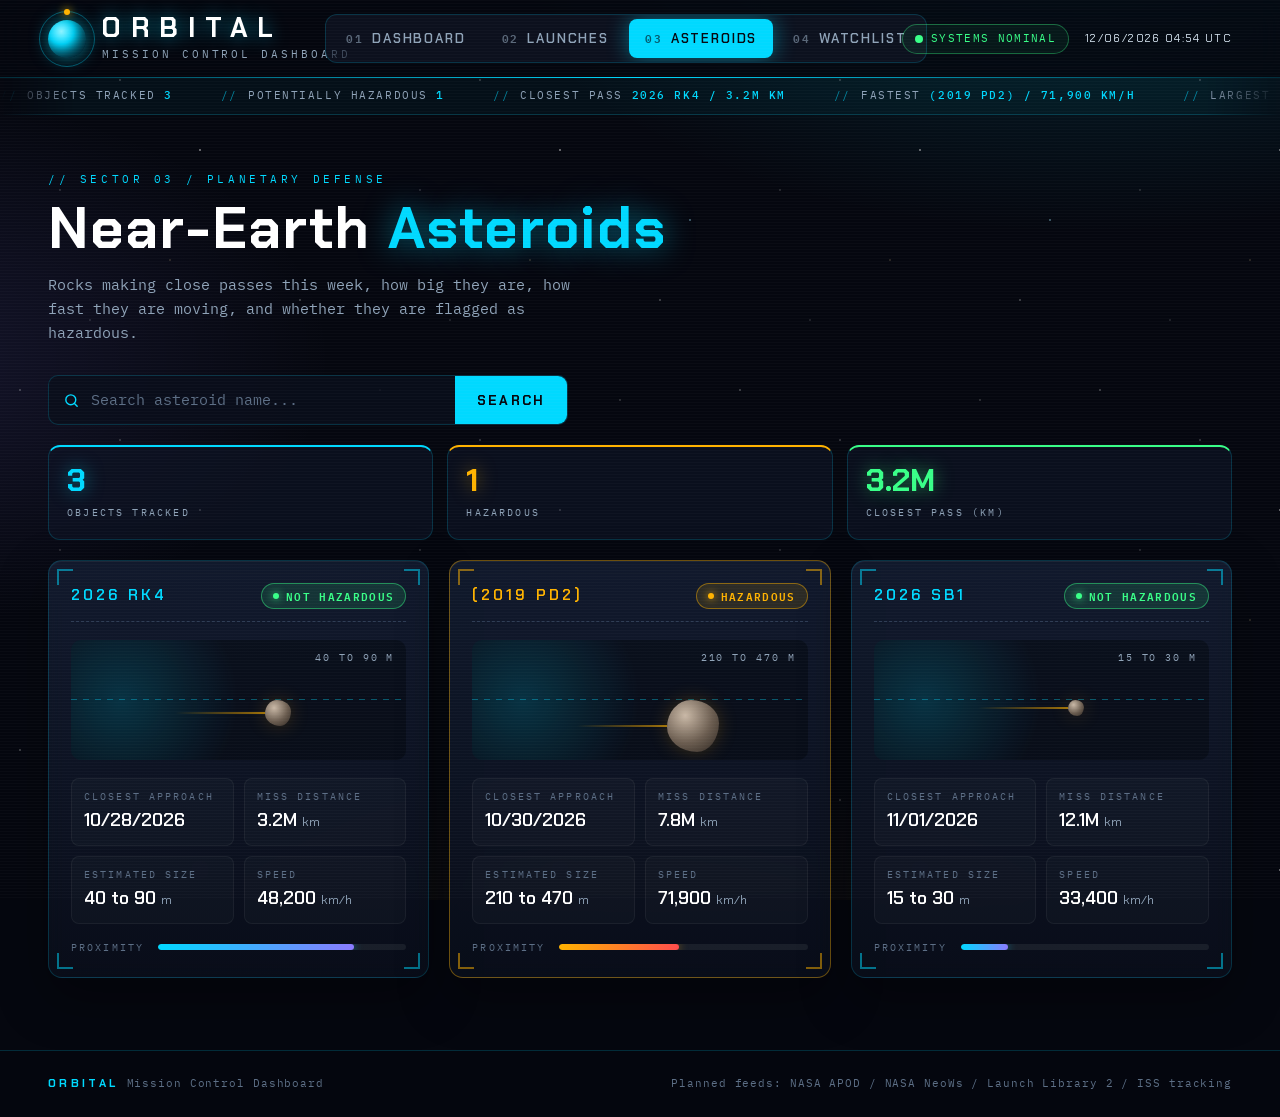
==== asteroids.html @ d588002a "static site" ====
<!DOCTYPE html>
<html lang="en">
<head>
  <meta charset="UTF-8">
  <meta name="viewport" content="width=device-width, initial-scale=1">
  <title>ORBITAL | Asteroids</title>
  <link rel="preconnect" href="https://fonts.googleapis.com">
  <link rel="preconnect" href="https://fonts.gstatic.com" crossorigin>
  <link href="https://fonts.googleapis.com/css2?family=Chakra+Petch:wght@400;500;600;700&family=IBM+Plex+Mono:wght@400;500;600&display=swap" rel="stylesheet">
  <link rel="stylesheet" href="css/styles.css">
</head>
<body>

<header class="site-header">
  <a class="brand" href="index.html">
    <span class="brand-mark" aria-hidden="true"><span class="brand-orbit"></span></span>
    <div class="brand-text">
      <h1 class="brand-name">ORBITAL</h1>
      <p class="brand-sub">Mission Control Dashboard</p>
    </div>
  </a>

  <nav class="main-nav" aria-label="Main">
    <a href="index.html"><span class="nav-code">01</span> Dashboard</a>
    <a href="launches.html"><span class="nav-code">02</span> Launches</a>
    <a href="asteroids.html" class="active" aria-current="page"><span class="nav-code">03</span> Asteroids</a>
    <a href="watchlist.html"><span class="nav-code">04</span> Watchlist</a>
  </nav>

  <div class="header-status">
    <span class="status-pill"><span class="live-dot"></span><span>Systems nominal</span></span>
    <span class="utc-clock">09/24/2026 14:00 UTC</span>
  </div>
</header>

<div class="ticker" aria-hidden="true">
  <div class="ticker-track">
    <div class="ticker-group">
      <span>Objects tracked <strong>3</strong></span>
      <span>Potentially hazardous <strong>1</strong></span>
      <span>Closest pass <strong>2026 RK4 / 3.2M km</strong></span>
      <span>Fastest <strong>(2019 PD2) / 71,900 km/h</strong></span>
      <span>Largest <strong>(2019 PD2) / up to 470 m</strong></span>
    </div>
    <div class="ticker-group">
      <span>Objects tracked <strong>3</strong></span>
      <span>Potentially hazardous <strong>1</strong></span>
      <span>Closest pass <strong>2026 RK4 / 3.2M km</strong></span>
      <span>Fastest <strong>(2019 PD2) / 71,900 km/h</strong></span>
      <span>Largest <strong>(2019 PD2) / up to 470 m</strong></span>
    </div>
  </div>
</div>

<main>
  <section class="page-intro">
    <p class="eyebrow">// Sector 03 / Planetary defense</p>
    <h2 class="page-title">Near-Earth <span>Asteroids</span></h2>
    <p class="page-lede">Rocks making close passes this week, how big they are, how fast they are moving, and whether they are flagged as hazardous.</p>
  </section>

  <div class="toolbar">
    <div class="search-bar">
      <input type="text" id="neo-search" placeholder="Search asteroid name..." aria-label="Search asteroids">
      <button type="button" id="neo-search-btn">Search</button>
    </div>
  </div>

  <div class="stat-strip">
    <div class="stat"><span class="stat-num" id="stat-tracked">0</span><span class="stat-label">Objects tracked</span></div>
    <div class="stat stat-warn"><span class="stat-num" id="stat-hazard">0</span><span class="stat-label">Hazardous</span></div>
    <div class="stat stat-good"><span class="stat-num" id="stat-closest">-</span><span class="stat-label">Closest pass (km)</span></div>
  </div>

  <div class="neo-grid" id="neo-grid"></div>
</main>

<footer class="site-footer">
  <p><span class="footer-brand">ORBITAL</span>Mission Control Dashboard</p>
  <p>Planned feeds: NASA APOD / NASA NeoWs / Launch Library 2 / ISS tracking</p>
</footer>

<script src="js/mock-data.js"></script>
<script src="js/common.js"></script>
<script src="js/asteroids.js"></script>

</body>
</html>
---- css/styles.css ----
/* =========================================================
   ORBITAL | Mission Control Dashboard
   styles.css

   1.  Design tokens (colors, fonts, sizes)
   2.  Base + background (starfield, scanlines)
   3.  Header, brand and navigation
   4.  Telemetry ticker
   5.  Page layout + page titles
   6.  Panels (the HUD cards)
   7.  Status badges, readouts and meters
   8.  Dashboard: grid, countdown, radar, gauge, APOD
   9.  Data tables
   10. Search bar, filter chips, stat strip
   11. Asteroids page cards
   12. Watchlist timeline
   13. Footer
   14. Animations
   15. Responsive breakpoints
   16. Reduced motion
   ========================================================= */


/* ---------- 1. Design tokens ---------- */
:root {
    --bg: #05070f;
    --bg-2: #0b0f1a;
    --panel-solid: #111827;
    --panel-hi: #1a2233;
    --line: rgba(0, 217, 255, 0.18);
    --line-soft: #2c3a52;

    --cyan: #00d9ff;
    --cyan-dim: rgba(0, 217, 255, 0.12);
    --amber: #ffb300;
    --green: #39ff88;
    --red: #ff4d4d;
    --violet: #8b7bff;

    --text: #d6e4f0;
    --muted: #8fa3b8;
    --faint: #5d6f86;

    --font-display: "Chakra Petch", "Courier New", monospace;
    --font-mono: "IBM Plex Mono", "Courier New", monospace;

    --radius: 14px;
    --gap: 20px;
    --gutter: clamp(16px, 4vw, 48px);
}


/* ---------- 2. Base + background ---------- */
*,
*::before,
*::after {
    box-sizing: border-box;
}

html {
    scroll-behavior: smooth;
}

body {
    margin: 0;
    min-height: 100vh;
    display: flex;
    flex-direction: column;
    background-color: var(--bg);
    /* soft nebula glows behind everything */
    background-image:
        radial-gradient(ellipse 80% 60% at 85% -10%, rgba(0, 217, 255, 0.14), transparent 60%),
        radial-gradient(ellipse 60% 50% at -10% 40%, rgba(139, 123, 255, 0.12), transparent 60%),
        radial-gradient(ellipse 70% 60% at 50% 120%, rgba(255, 179, 0, 0.07), transparent 60%);
    background-attachment: fixed;
    color: var(--text);
    font-family: var(--font-mono);
    font-size: 15px;
    line-height: 1.6;
    overflow-x: hidden;
}

/* starfield: tiny dots tiled across the screen that slowly drift */
body::before {
    content: "";
    position: fixed;
    inset: 0;
    z-index: 0;
    pointer-events: none;
    background-image:
        radial-gradient(1px 1px at 20px 30px, #fff, transparent),
        radial-gradient(1px 1px at 120px 80px, rgba(255, 255, 255, 0.8), transparent),
        radial-gradient(1.5px 1.5px at 200px 150px, #fff, transparent),
        radial-gradient(1px 1px at 60px 190px, rgba(255, 255, 255, 0.6), transparent),
        radial-gradient(1px 1px at 260px 40px, rgba(255, 255, 255, 0.7), transparent),
        radial-gradient(1.5px 1.5px at 330px 220px, rgba(160, 230, 255, 0.9), transparent),
        radial-gradient(1px 1px at 300px 300px, #fff, transparent),
        radial-gradient(1px 1px at 90px 320px, rgba(255, 255, 255, 0.5), transparent),
        radial-gradient(1px 1px at 170px 260px, rgba(255, 220, 160, 0.7), transparent);
    background-size: 360px 360px;
    opacity: 0.7;
    animation: drift 140s linear infinite;
}

/* faint CRT scanlines over the whole page */
body::after {
    content: "";
    position: fixed;
    inset: 0;
    z-index: 50;
    pointer-events: none;
    background: repeating-linear-gradient(
        to bottom,
        rgba(255, 255, 255, 0.022) 0,
        rgba(255, 255, 255, 0.022) 1px,
        transparent 1px,
        transparent 3px
    );
}

/* keep real content above the starfield */
.site-header,
.ticker,
main,
.site-footer {
    position: relative;
    z-index: 1;
}

a {
    color: var(--cyan);
}

::selection {
    background: var(--cyan);
    color: var(--bg);
}

a:focus-visible,
button:focus-visible,
input:focus-visible {
    outline: 2px solid var(--amber);
    outline-offset: 3px;
}


/* ---------- 3. Header, brand and navigation ---------- */
.site-header {
    position: sticky;
    top: 0;
    z-index: 20;
    display: grid;
    grid-template-columns: auto 1fr auto;
    align-items: center;
    gap: 14px 24px;
    padding: 14px var(--gutter);
    background: rgba(5, 7, 15, 0.78);
    backdrop-filter: blur(14px);
    -webkit-backdrop-filter: blur(14px);
    border-bottom: 1px solid var(--line);
}

/* glowing line under the header */
.site-header::after {
    content: "";
    position: absolute;
    left: 0;
    right: 0;
    bottom: -1px;
    height: 1px;
    background: linear-gradient(90deg, transparent, var(--cyan), transparent);
}

.brand {
    display: flex;
    align-items: center;
    gap: 16px;
    color: inherit;
    text-decoration: none;
}

/* little glowing planet with a moon orbiting it */
.brand-mark {
    position: relative;
    width: 38px;
    height: 38px;
    flex-shrink: 0;
    border-radius: 50%;
    background: radial-gradient(circle at 35% 30%, #8ff3ff, var(--cyan) 35%, #035a74 75%, #01222e);
    box-shadow: 0 0 18px rgba(0, 217, 255, 0.55), inset -6px -6px 12px rgba(0, 0, 0, 0.45);
}

.brand-orbit {
    position: absolute;
    inset: -9px;
    border: 1px solid rgba(0, 217, 255, 0.35);
    border-radius: 50%;
    animation: spin 6s linear infinite;
}

.brand-orbit::after {
    content: "";
    position: absolute;
    top: -3px;
    left: 50%;
    width: 6px;
    height: 6px;
    margin-left: -3px;
    border-radius: 50%;
    background: var(--amber);
    box-shadow: 0 0 8px var(--amber);
}

.brand-name {
    margin: 0;
    font-family: var(--font-display);
    font-size: 1.7rem;
    font-weight: 700;
    line-height: 1;
    letter-spacing: 0.35em;
    color: #fff;
    text-shadow: 0 0 18px rgba(0, 217, 255, 0.6);
}

.brand-sub {
    margin: 5px 0 0;
    font-size: 0.66rem;
    letter-spacing: 0.28em;
    text-transform: uppercase;
    color: var(--muted);
}

.main-nav {
    justify-self: center;
    display: flex;
    gap: 4px;
    padding: 4px;
    border: 1px solid var(--line);
    border-radius: 12px;
    background: rgba(17, 24, 39, 0.65);
    overflow-x: auto;
    scrollbar-width: none;
}

.main-nav::-webkit-scrollbar {
    display: none;
}

.main-nav a {
    display: flex;
    align-items: center;
    gap: 8px;
    padding: 9px 16px;
    border-radius: 8px;
    color: var(--muted);
    font-family: var(--font-display);
    font-size: 0.82rem;
    font-weight: 600;
    letter-spacing: 0.14em;
    text-transform: uppercase;
    text-decoration: none;
    white-space: nowrap;
    transition: color 0.2s, background-color 0.2s, box-shadow 0.2s;
}

.main-nav a:hover {
    color: var(--text);
    background-color: var(--cyan-dim);
}

/* the page you are currently on */
.main-nav a.active {
    color: var(--bg);
    background-color: var(--cyan);
    box-shadow: 0 0 22px rgba(0, 217, 255, 0.45);
}

.nav-code {
    font-family: var(--font-mono);
    font-size: 0.66rem;
    opacity: 0.6;
}

.header-status {
    display: flex;
    align-items: center;
    gap: 16px;
    font-size: 0.7rem;
    letter-spacing: 0.12em;
    text-transform: uppercase;
    color: var(--muted);
}

.status-pill {
    display: inline-flex;
    align-items: center;
    gap: 8px;
    padding: 5px 12px;
    border: 1px solid rgba(57, 255, 136, 0.35);
    border-radius: 999px;
    background: rgba(57, 255, 136, 0.06);
    color: var(--green);
    white-space: nowrap;
}

.live-dot {
    width: 8px;
    height: 8px;
    border-radius: 50%;
    background: var(--green);
    animation: pulse-green 2s infinite;
}

.utc-clock {
    font-family: var(--font-display);
    color: var(--text);
    white-space: nowrap;
}


/* ---------- 4. Telemetry ticker ---------- */
.ticker {
    overflow: hidden;
    border-bottom: 1px solid var(--line);
    background: rgba(0, 217, 255, 0.04);
    font-size: 0.7rem;
    letter-spacing: 0.14em;
    text-transform: uppercase;
    color: var(--muted);
    white-space: nowrap;
    -webkit-mask-image: linear-gradient(90deg, transparent, #000 6%, #000 94%, transparent);
    mask-image: linear-gradient(90deg, transparent, #000 6%, #000 94%, transparent);
}

/* the track holds two copies of the same text, so sliding it
   left by exactly half makes a seamless loop */
.ticker-track {
    display: flex;
    width: max-content;
    animation: ticker 45s linear infinite;
}

.ticker-group {
    display: flex;
    gap: 48px;
    padding: 9px 48px 9px 0;
}

.ticker-group span::before {
    content: "//";
    margin-right: 10px;
    color: var(--cyan);
    opacity: 0.6;
}

.ticker strong {
    font-weight: 500;
    color: var(--cyan);
}


/* ---------- 5. Page layout + page titles ---------- */
main {
    flex: 1;
    width: 100%;
    max-width: 1320px;
    margin: 0 auto;
    padding: clamp(28px, 5vw, 56px) var(--gutter) 72px;
}

.page-intro {
    margin-bottom: 30px;
    animation: rise 0.6s ease both;
}

.eyebrow {
    margin: 0 0 10px;
    font-size: 0.7rem;
    letter-spacing: 0.32em;
    text-transform: uppercase;
    color: var(--cyan);
}

.page-title {
    margin: 0;
    font-family: var(--font-display);
    font-size: clamp(2.1rem, 5.5vw, 3.6rem);
    font-weight: 700;
    line-height: 1.05;
    letter-spacing: 0.03em;
    color: #fff;
}

.page-title span {
    color: var(--cyan);
    text-shadow: 0 0 30px rgba(0, 217, 255, 0.5);
}

.page-lede {
    max-width: 62ch;
    margin: 14px 0 0;
    color: var(--muted);
}


/* ---------- 6. Panels ---------- */
.panel {
    --corner: var(--cyan);
    position: relative;
    min-width: 0;
    padding: 22px;
    background: linear-gradient(180deg, rgba(20, 30, 52, 0.8), rgba(10, 15, 28, 0.8));
    border: 1px solid var(--line);
    border-radius: var(--radius);
    box-shadow: 0 20px 50px rgba(0, 0, 0, 0.35), inset 0 1px 0 rgba(255, 255, 255, 0.04);
    backdrop-filter: blur(8px);
    -webkit-backdrop-filter: blur(8px);
    transition: transform 0.3s ease, border-color 0.3s ease, box-shadow 0.3s ease;
    animation: rise 0.7s ease both;
}

/* HUD corner brackets: 8 tiny gradient lines, two per corner */
.panel::before {
    content: "";
    position: absolute;
    inset: 8px;
    pointer-events: none;
    background:
        linear-gradient(var(--corner), var(--corner)) top left / 16px 2px,
        linear-gradient(var(--corner), var(--corner)) top left / 2px 16px,
        linear-gradient(var(--corner), var(--corner)) top right / 16px 2px,
        linear-gradient(var(--corner), var(--corner)) top right / 2px 16px,
        linear-gradient(var(--corner), var(--corner)) bottom left / 16px 2px,
        linear-gradient(var(--corner), var(--corner)) bottom left / 2px 16px,
        linear-gradient(var(--corner), var(--corner)) bottom right / 16px 2px,
        linear-gradient(var(--corner), var(--corner)) bottom right / 2px 16px;
    background-repeat: no-repeat;
    opacity: 0.5;
    transition: opacity 0.3s, inset 0.3s;
}

.panel:hover {
    transform: translateY(-3px);
    border-color: rgba(0, 217, 255, 0.45);
    box-shadow: 0 24px 60px rgba(0, 0, 0, 0.45), 0 0 32px rgba(0, 217, 255, 0.12);
}

.panel:hover::before {
    opacity: 1;
    inset: 5px;
}

.panel-head {
    display: flex;
    align-items: center;
    justify-content: space-between;
    gap: 12px;
    margin-bottom: 18px;
    padding-bottom: 12px;
    border-bottom: 1px dashed var(--line-soft);
}

.panel h3 {
    margin: 0;
    font-family: var(--font-display);
    font-size: 0.95rem;
    font-weight: 600;
    letter-spacing: 0.2em;
    text-transform: uppercase;
    color: var(--cyan);
}

.panel-tag {
    flex-shrink: 0;
    padding: 2px 8px;
    border: 1px solid var(--line-soft);
    border-radius: 4px;
    font-size: 0.62rem;
    letter-spacing: 0.18em;
    text-transform: uppercase;
    color: var(--faint);
}

.panel-foot {
    margin: auto 0 0;
    padding-top: 16px;
    font-size: 0.72rem;
    letter-spacing: 0.06em;
    color: var(--faint);
}


/* ---------- 7. Status badges, readouts and meters ---------- */
.status-good {
    color: var(--green);
}

.status-warn {
    color: var(--amber);
}

.status-bad {
    color: var(--red);
}

/* pill that picks up whatever status color it is given */
.badge {
    display: inline-flex;
    align-items: center;
    gap: 7px;
    padding: 3px 11px;
    border: 1px solid color-mix(in srgb, currentColor 45%, transparent);
    border-radius: 999px;
    background: color-mix(in srgb, currentColor 12%, transparent);
    font-size: 0.7rem;
    font-weight: 600;
    letter-spacing: 0.12em;
    text-transform: uppercase;
    white-space: nowrap;
}

.badge::before {
    content: "";
    width: 6px;
    height: 6px;
    border-radius: 50%;
    background: currentColor;
    box-shadow: 0 0 8px currentColor;
}

/* key/value grid used for telemetry numbers */
.readout {
    display: grid;
    grid-template-columns: repeat(2, minmax(0, 1fr));
    gap: 10px;
    margin: 0;
}

.readout div {
    padding: 10px 12px;
    border: 1px solid rgba(255, 255, 255, 0.05);
    border-radius: 8px;
    background: rgba(255, 255, 255, 0.025);
}

.readout .wide {
    grid-column: 1 / -1;
}

.readout dt {
    font-size: 0.6rem;
    letter-spacing: 0.22em;
    text-transform: uppercase;
    color: var(--faint);
}

.readout dd {
    margin: 2px 0 0;
    font-family: var(--font-display);
    font-size: 1.12rem;
    font-weight: 600;
    color: #fff;
    font-variant-numeric: tabular-nums;
}

.readout dd small {
    font-size: 0.7em;
    font-weight: 400;
    color: var(--muted);
}

/* bar whose fill comes from the --fill value set in the HTML */
.meter {
    position: relative;
    display: block;
    width: 100%;
    min-width: 80px;
    height: 6px;
    overflow: hidden;
    border-radius: 999px;
    background: rgba(255, 255, 255, 0.07);
}

.meter::after {
    content: "";
    position: absolute;
    top: 0;
    bottom: 0;
    left: 0;
    width: var(--fill, 50%);
    border-radius: inherit;
    background: linear-gradient(90deg, var(--cyan), var(--violet));
    box-shadow: 0 0 10px rgba(0, 217, 255, 0.6);
}

.meter-warn::after {
    background: linear-gradient(90deg, var(--amber), var(--red));
    box-shadow: 0 0 10px rgba(255, 179, 0, 0.6);
}


/* ---------- 8. Dashboard ---------- */
.dashboard-grid {
    display: grid;
    grid-template-columns: repeat(3, minmax(0, 1fr));
    grid-template-areas:
        "launch  launch  iss"
        "neo     neo     iss"
        "apod    apod    weather";
    gap: var(--gap);
}

/* panels stack their content in a column so the last line
   can be pushed to the bottom with margin-top: auto */
.dashboard-grid .panel {
    display: flex;
    flex-direction: column;
}

.panel-launch  { grid-area: launch; }
.panel-iss     { grid-area: iss; }
.panel-neo     { grid-area: neo; }
.panel-weather { grid-area: weather; }
.panel-apod    { grid-area: apod; }

/* stagger the panels so they float in one after another */
.dashboard-grid > :nth-child(2) { animation-delay: 0.08s; }
.dashboard-grid > :nth-child(3) { animation-delay: 0.16s; }
.dashboard-grid > :nth-child(4) { animation-delay: 0.24s; }
.dashboard-grid > :nth-child(5) { animation-delay: 0.32s; }

/* --- next launch --- */
.mission-name {
    margin: 0;
    font-family: var(--font-display);
    font-size: clamp(1.2rem, 2.4vw, 1.55rem);
    font-weight: 600;
    color: #fff;
}

.mission-name span {
    color: var(--faint);
}

.mission-meta {
    margin: 4px 0 0;
    font-size: 0.82rem;
    color: var(--muted);
}

.countdown {
    display: flex;
    align-items: stretch;
    gap: 14px;
    margin: 22px 0;
}

.cd-prefix {
    align-self: center;
    font-family: var(--font-display);
    font-size: 1.5rem;
    font-weight: 700;
    color: var(--amber);
}

.cd-unit {
    position: relative;
    flex: 1;
    display: flex;
    flex-direction: column;
    align-items: center;
    padding: 16px 6px 10px;
    border: 1px solid rgba(255, 179, 0, 0.25);
    border-radius: 10px;
    background: linear-gradient(180deg, rgba(255, 179, 0, 0.09), rgba(255, 179, 0, 0.02));
}

/* blinking colon between the number boxes */
.cd-unit + .cd-unit::before {
    content: ":";
    position: absolute;
    top: 50%;
    left: -11px;
    transform: translateY(-60%);
    font-family: var(--font-display);
    font-size: 1.6rem;
    color: var(--amber);
    animation: blink 1s steps(2) infinite;
}

.cd-num {
    font-family: var(--font-display);
    font-size: clamp(2rem, 4.6vw, 3.3rem);
    font-weight: 700;
    line-height: 1;
    color: var(--amber);
    text-shadow: 0 0 22px rgba(255, 179, 0, 0.55);
    font-variant-numeric: tabular-nums;
}

.cd-label {
    margin-top: 8px;
    font-size: 0.6rem;
    letter-spacing: 0.25em;
    text-transform: uppercase;
    color: var(--muted);
}

/* launch progress steps */
.stage-track {
    display: flex;
    margin: 0 0 20px;
    padding: 0;
    list-style: none;
}

.stage-track li {
    position: relative;
    flex: 1;
    padding-top: 20px;
    font-size: 0.64rem;
    letter-spacing: 0.1em;
    line-height: 1.3;
    text-align: center;
    text-transform: uppercase;
    color: var(--faint);
}

/* the dot */
.stage-track li::before {
    content: "";
    position: absolute;
    top: 0;
    left: 50%;
    z-index: 1;
    width: 10px;
    height: 10px;
    margin-left: -5px;
    border: 2px solid var(--line-soft);
    border-radius: 50%;
    background: var(--panel-hi);
}

/* the line connecting this dot to the one before it */
.stage-track li::after {
    content: "";
    position: absolute;
    top: 4px;
    left: -50%;
    width: 100%;
    height: 2px;
    background: var(--line-soft);
}

.stage-track li:first-child::after {
    display: none;
}

.stage-track li.done {
    color: var(--green);
}

.stage-track li.done::before {
    border-color: var(--green);
    background: var(--green);
}

.stage-track li.done::after {
    background: var(--green);
}

.stage-track li.current {
    color: var(--amber);
}

.stage-track li.current::before {
    border-color: var(--amber);
    background: var(--amber);
    animation: pulse-amber 1.6s infinite;
}

.stage-track li.current::after {
    background: linear-gradient(90deg, var(--green), var(--amber));
}

.launch-status {
    display: flex;
    flex-wrap: wrap;
    align-items: center;
    gap: 10px;
    margin: auto 0 0;
    font-size: 0.8rem;
    letter-spacing: 0.1em;
    text-transform: uppercase;
    color: var(--muted);
}

/* --- ISS radar --- */
.radar {
    position: relative;
    width: 100%;
    max-width: 210px;
    aspect-ratio: 1;
    margin: 4px auto 20px;
    overflow: hidden;
    border: 1px solid rgba(0, 217, 255, 0.4);
    border-radius: 50%;
    background:
        linear-gradient(90deg, transparent calc(50% - 0.5px), rgba(0, 217, 255, 0.25) calc(50% - 0.5px), rgba(0, 217, 255, 0.25) calc(50% + 0.5px), transparent calc(50% + 0.5px)),
        linear-gradient(0deg, transparent calc(50% - 0.5px), rgba(0, 217, 255, 0.25) calc(50% - 0.5px), rgba(0, 217, 255, 0.25) calc(50% + 0.5px), transparent calc(50% + 0.5px)),
        repeating-radial-gradient(circle closest-side, transparent 0, transparent 24%, rgba(0, 217, 255, 0.22) 24%, rgba(0, 217, 255, 0.22) 25%),
        radial-gradient(circle, rgba(0, 217, 255, 0.1), rgba(0, 0, 0, 0.5) 75%);
    box-shadow: 0 0 30px rgba(0, 217, 255, 0.15), inset 0 0 30px rgba(0, 217, 255, 0.12);
}

.radar-sweep {
    position: absolute;
    inset: 0;
    border-radius: 50%;
    background: conic-gradient(from 0deg, transparent 0deg, transparent 280deg, rgba(0, 217, 255, 0.5) 360deg);
    animation: spin 4s linear infinite;
}

.radar-blip {
    position: absolute;
    top: 34%;
    left: 63%;
    width: 10px;
    height: 10px;
    margin: -5px 0 0 -5px;
    border-radius: 50%;
    background: var(--amber);
    box-shadow: 0 0 12px var(--amber);
    animation: pulse-amber 1.6s infinite;
}

.radar-blip::after {
    content: "ISS";
    position: absolute;
    top: -5px;
    left: 15px;
    font-family: var(--font-display);
    font-size: 0.62rem;
    font-weight: 600;
    letter-spacing: 0.18em;
    color: var(--amber);
}

/* --- space weather gauge --- */
.gauge {
    --angle: calc(var(--value) / 9 * 240deg);
    position: relative;
    display: grid;
    place-items: center;
    width: 170px;
    aspect-ratio: 1;
    margin: 0 auto 12px;
}

/* the arc: a conic gradient with the middle cut out by a mask */
.gauge::before {
    content: "";
    position: absolute;
    inset: 0;
    border-radius: 50%;
    background: conic-gradient(
        from 240deg,
        var(--green) 0deg,
        var(--cyan) var(--angle),
        rgba(255, 255, 255, 0.08) var(--angle),
        rgba(255, 255, 255, 0.08) 240deg,
        transparent 240deg
    );
    -webkit-mask: radial-gradient(farthest-side, transparent calc(100% - 14px), #000 calc(100% - 13px));
    mask: radial-gradient(farthest-side, transparent calc(100% - 14px), #000 calc(100% - 13px));
    filter: drop-shadow(0 0 8px rgba(0, 217, 255, 0.5));
}

.gauge-readout {
    text-align: center;
}

.gauge-num {
    display: block;
    font-family: var(--font-display);
    font-size: 3rem;
    font-weight: 700;
    line-height: 1;
    color: #fff;
}

.gauge-num small {
    font-size: 0.4em;
    color: var(--faint);
}

.gauge-label {
    font-size: 0.6rem;
    letter-spacing: 0.25em;
    text-transform: uppercase;
    color: var(--muted);
}

.stat-list {
    margin: 0;
    padding: 0;
    list-style: none;
}

.stat-list li {
    display: flex;
    align-items: center;
    justify-content: space-between;
    gap: 12px;
    padding: 10px 0;
    border-bottom: 1px dashed var(--line-soft);
    font-size: 0.85rem;
}

.stat-list li:last-child {
    border-bottom: none;
}

.stat-list li > span:first-child {
    color: var(--muted);
}

/* --- astronomy picture of the day --- */
.apod-layout {
    display: grid;
    grid-template-columns: minmax(0, 360px) 1fr;
    gap: 28px;
    align-items: center;
}

.apod-frame {
    position: relative;
    margin: 0;
    padding: 6px;
    overflow: hidden;
    border-radius: 12px;
    background: linear-gradient(135deg, var(--cyan), var(--violet) 50%, var(--amber));
}

.apod-image {
    display: block;
    width: 100%;
    aspect-ratio: 4 / 3;
    object-fit: cover;
    border-radius: 8px;
    transition: transform 0.6s ease;
}

.panel-apod:hover .apod-image {
    transform: scale(1.04);
}

.apod-frame figcaption {
    position: absolute;
    left: 16px;
    bottom: 16px;
    padding: 4px 10px;
    border-radius: 4px;
    background: rgba(5, 7, 15, 0.75);
    font-size: 0.62rem;
    letter-spacing: 0.2em;
    text-transform: uppercase;
    color: var(--text);
}

.apod-date {
    margin: 0;
    font-size: 0.7rem;
    letter-spacing: 0.25em;
    text-transform: uppercase;
    color: var(--amber);
}

.apod-title {
    margin: 6px 0 10px;
    font-family: var(--font-display);
    font-size: clamp(1.5rem, 3vw, 2.2rem);
    font-weight: 700;
    line-height: 1.1;
    color: #fff;
}

.apod-copy p {
    max-width: 58ch;
}

.note {
    display: inline-block;
    padding: 6px 12px;
    border-left: 2px solid var(--amber);
    background: rgba(255, 179, 0, 0.06);
    font-size: 0.75rem;
    color: var(--muted);
}


/* ---------- 9. Data tables ---------- */
.table-wrap {
    overflow-x: auto;
}

.data-table {
    width: 100%;
    border-collapse: separate;
    border-spacing: 0;
    font-size: 0.88rem;
}

.data-table th {
    padding: 10px 12px;
    border-bottom: 1px solid var(--line);
    font-size: 0.62rem;
    font-weight: 500;
    letter-spacing: 0.22em;
    text-align: left;
    text-transform: uppercase;
    color: var(--faint);
}

.data-table td {
    padding: 14px 12px;
    border-bottom: 1px solid rgba(44, 58, 82, 0.6);
    vertical-align: middle;
}

.data-table tbody tr {
    transition: background-color 0.2s;
}

.data-table tbody tr:hover {
    background-color: rgba(0, 217, 255, 0.05);
}

.data-table tbody tr:hover td:first-child {
    box-shadow: inset 3px 0 0 var(--cyan);
}

.data-table tbody tr:last-child td {
    border-bottom: none;
}

.obj-name {
    font-family: var(--font-display);
    font-weight: 600;
    color: #fff;
}

.cell-sub {
    display: block;
    font-size: 0.74rem;
    color: var(--muted);
}


/* ---------- 10. Search bar, filter chips, stat strip ---------- */
.toolbar {
    display: flex;
    flex-wrap: wrap;
    align-items: center;
    justify-content: space-between;
    gap: 14px;
    margin-bottom: var(--gap);
    animation: rise 0.6s ease 0.05s both;
}

.search-bar {
    display: flex;
    flex: 1;
    max-width: 520px;
    overflow: hidden;
    border: 1px solid var(--line);
    border-radius: 10px;
    background: rgba(10, 15, 28, 0.85);
    transition: border-color 0.2s, box-shadow 0.2s;
}

.search-bar:focus-within {
    border-color: var(--cyan);
    box-shadow: 0 0 0 4px rgba(0, 217, 255, 0.15);
}

.search-bar input {
    flex: 1;
    min-width: 0;
    padding: 12px 14px 12px 42px;
    border: none;
    outline: none;
    /* magnifying glass icon drawn with an inline SVG */
    background: transparent url("data:image/svg+xml,%3Csvg xmlns='http://www.w3.org/2000/svg' viewBox='0 0 24 24' fill='none' stroke='%2300d9ff' stroke-width='2' stroke-linecap='round'%3E%3Ccircle cx='11' cy='11' r='7'/%3E%3Cpath d='m20 20-3.5-3.5'/%3E%3C/svg%3E") no-repeat 14px center / 17px;
    color: var(--text);
    font: inherit;
}

.search-bar input::placeholder {
    color: var(--faint);
}

.search-bar button {
    padding: 0 22px;
    border: none;
    background-color: var(--cyan);
    color: var(--bg);
    font-family: var(--font-display);
    font-weight: 700;
    letter-spacing: 0.16em;
    text-transform: uppercase;
    cursor: pointer;
    transition: background-color 0.2s;
}

.search-bar button:hover {
    background-color: #6beaff;
}

.chip-row {
    display: flex;
    flex-wrap: wrap;
    gap: 8px;
}

.chip {
    padding: 7px 14px;
    border: 1px solid var(--line-soft);
    border-radius: 999px;
    background: transparent;
    color: var(--muted);
    font-family: var(--font-mono);
    font-size: 0.72rem;
    letter-spacing: 0.1em;
    text-transform: uppercase;
    cursor: pointer;
    transition: border-color 0.2s, color 0.2s, background-color 0.2s;
}

.chip:hover {
    border-color: var(--cyan);
    color: var(--text);
}

.chip-active {
    border-color: var(--cyan);
    background-color: var(--cyan-dim);
    color: var(--cyan);
}

.stat-strip {
    display: grid;
    grid-template-columns: repeat(auto-fit, minmax(160px, 1fr));
    gap: 14px;
    margin-bottom: var(--gap);
}

.stat {
    --accent: var(--cyan);
    padding: 16px 18px;
    border: 1px solid var(--line);
    border-top: 2px solid var(--accent);
    border-radius: 12px;
    background: rgba(14, 21, 38, 0.65);
    animation: rise 0.6s ease 0.1s both;
}

.stat-good { --accent: var(--green); }
.stat-warn { --accent: var(--amber); }
.stat-bad  { --accent: var(--red); }

.stat-num {
    display: block;
    font-family: var(--font-display);
    font-size: 2rem;
    font-weight: 700;
    line-height: 1.1;
    color: var(--accent);
    text-shadow: 0 0 18px color-mix(in srgb, var(--accent) 50%, transparent);
}

.stat-label {
    font-size: 0.62rem;
    letter-spacing: 0.22em;
    text-transform: uppercase;
    color: var(--muted);
}


/* ---------- 11. Asteroids page cards ---------- */
.neo-grid {
    display: grid;
    grid-template-columns: repeat(auto-fit, minmax(290px, 1fr));
    gap: var(--gap);
}

.neo-grid > :nth-child(2) { animation-delay: 0.1s; }
.neo-grid > :nth-child(3) { animation-delay: 0.2s; }

/* hazardous asteroids get amber corners and border */
.neo-card.is-hazard {
    --corner: var(--amber);
    border-color: rgba(255, 179, 0, 0.4);
}

.neo-card.is-hazard:hover {
    border-color: rgba(255, 179, 0, 0.7);
    box-shadow: 0 24px 60px rgba(0, 0, 0, 0.45), 0 0 32px rgba(255, 179, 0, 0.15);
}

.neo-card.is-hazard h3 {
    color: var(--amber);
}

/* little scene: dashed flight path with the rock floating on it */
.neo-visual {
    position: relative;
    height: 120px;
    margin-bottom: 18px;
    overflow: hidden;
    border-radius: 10px;
    background:
        repeating-linear-gradient(90deg, rgba(0, 217, 255, 0.35) 0, rgba(0, 217, 255, 0.35) 6px, transparent 6px, transparent 12px) center / 100% 1px no-repeat,
        radial-gradient(circle at 15% 50%, rgba(0, 217, 255, 0.18), transparent 40%),
        rgba(0, 0, 0, 0.3);
}

.neo-rock {
    position: absolute;
    top: 50%;
    left: 58%;
    width: var(--size, 30px);
    height: var(--size, 30px);
    border-radius: 46% 54% 42% 58% / 52% 44% 56% 48%;
    background: radial-gradient(circle at 35% 30%, #c9b8a6, #6b5d50 55%, #2b241f);
    box-shadow: 0 0 20px rgba(255, 179, 0, 0.2);
    animation: tumble 14s linear infinite;
}

/* motion trail behind the rock */
.neo-rock::after {
    content: "";
    position: absolute;
    top: 50%;
    right: 100%;
    width: 90px;
    height: 2px;
    margin-top: -1px;
    background: linear-gradient(90deg, transparent, rgba(255, 179, 0, 0.6));
}

.neo-size-label {
    position: absolute;
    top: 10px;
    right: 12px;
    font-size: 0.6rem;
    letter-spacing: 0.2em;
    text-transform: uppercase;
    color: var(--muted);
}

.neo-proximity {
    display: flex;
    align-items: center;
    gap: 14px;
    margin-top: 16px;
    font-size: 0.6rem;
    letter-spacing: 0.22em;
    text-transform: uppercase;
    color: var(--faint);
}


/* ---------- 12. Watchlist timeline ---------- */
.timeline {
    position: relative;
    margin: 0;
    padding: 0;
    list-style: none;
}

/* vertical line running down behind the date blocks */
.timeline::before {
    content: "";
    position: absolute;
    top: 10px;
    bottom: 10px;
    left: 36px;
    width: 2px;
    background: linear-gradient(180deg, var(--cyan), var(--violet), transparent);
    opacity: 0.4;
}

.watch-item {
    --accent: var(--cyan);
    position: relative;
    display: grid;
    grid-template-columns: 74px 1fr auto;
    align-items: center;
    gap: 20px;
    margin-bottom: 16px;
    animation: rise 0.6s ease both;
}

.watch-item:nth-child(2) { animation-delay: 0.08s; }
.watch-item:nth-child(3) { animation-delay: 0.16s; }
.watch-item:nth-child(4) { animation-delay: 0.24s; }

.watch-launch   { --accent: var(--cyan); }
.watch-asteroid { --accent: var(--amber); }
.watch-iss      { --accent: var(--violet); }

.watch-date {
    position: relative;
    z-index: 1;
    display: flex;
    flex-direction: column;
    align-items: center;
    padding: 10px 0;
    border: 1px solid var(--accent);
    border-radius: 12px;
    background: var(--bg-2);
    box-shadow: 0 0 20px color-mix(in srgb, var(--accent) 30%, transparent);
}

.watch-day {
    font-family: var(--font-display);
    font-size: 1.7rem;
    font-weight: 700;
    line-height: 1;
    color: #fff;
}

.watch-month {
    font-size: 0.62rem;
    letter-spacing: 0.25em;
    text-transform: uppercase;
    color: var(--accent);
}

.watch-card {
    grid-column: 2 / 4;
    display: flex;
    align-items: center;
    justify-content: space-between;
    gap: 16px;
    padding: 18px 22px;
    border: 1px solid var(--line);
    border-left: 3px solid var(--accent);
    border-radius: 12px;
    background: linear-gradient(90deg, color-mix(in srgb, var(--accent) 8%, transparent), rgba(10, 15, 28, 0.8) 40%);
    transition: transform 0.25s ease, box-shadow 0.25s ease;
}

.watch-card:hover {
    transform: translateX(6px);
    box-shadow: 0 10px 30px rgba(0, 0, 0, 0.4), -4px 0 20px color-mix(in srgb, var(--accent) 30%, transparent);
}

.watch-type {
    font-size: 0.6rem;
    letter-spacing: 0.25em;
    text-transform: uppercase;
    color: var(--accent);
}

.watch-card h3 {
    margin: 2px 0 2px;
    font-family: var(--font-display);
    font-size: 1.15rem;
    font-weight: 600;
    color: #fff;
}

.watch-card p {
    margin: 0;
    font-size: 0.8rem;
    color: var(--muted);
}

/* dashed "add more" card at the end of the list */
.watch-add {
    grid-column: 2 / 4;
    display: flex;
    flex-wrap: wrap;
    align-items: center;
    justify-content: space-between;
    gap: 12px;
    padding: 18px 22px;
    border: 1px dashed var(--line-soft);
    border-radius: 12px;
    color: var(--muted);
    font-size: 0.82rem;
}

.watch-add p {
    margin: 0;
}

.watch-links {
    display: flex;
    gap: 10px;
}

.btn-ghost {
    padding: 7px 14px;
    border: 1px solid var(--cyan);
    border-radius: 8px;
    font-family: var(--font-display);
    font-size: 0.75rem;
    font-weight: 600;
    letter-spacing: 0.14em;
    text-transform: uppercase;
    text-decoration: none;
    transition: background-color 0.2s, color 0.2s;
}

.btn-ghost:hover {
    background-color: var(--cyan);
    color: var(--bg);
}


/* buttons the JS adds (watch, note, remove) */
button.btn-ghost {
    background: transparent;
    color: var(--cyan);
    cursor: pointer;
}

button.btn-ghost:hover {
    color: var(--bg);
}

button.btn-ghost:disabled {
    border-color: var(--line-soft);
    color: var(--muted);
    background: transparent;
    cursor: default;
}

.btn-remove {
    border-color: var(--red);
}

button.btn-remove {
    color: var(--red);
}

button.btn-remove:hover {
    background-color: var(--red);
    color: #fff;
}

.watch-actions {
    display: flex;
    flex-wrap: wrap;
    align-items: center;
    gap: 8px;
}

.watch-card .watch-note {
    margin-top: 6px;
    color: var(--amber);
}

.empty-row {
    padding: 20px;
    text-align: center;
    color: var(--muted);
}


/* ---------- 13. Footer ---------- */
.site-footer {
    display: flex;
    flex-wrap: wrap;
    justify-content: space-between;
    gap: 8px 24px;
    padding: 24px var(--gutter);
    border-top: 1px solid var(--line);
    background: rgba(5, 7, 15, 0.75);
    font-size: 0.7rem;
    letter-spacing: 0.08em;
    color: var(--faint);
}

.site-footer p {
    margin: 0;
}

.footer-brand {
    margin-right: 8px;
    font-family: var(--font-display);
    font-weight: 700;
    letter-spacing: 0.3em;
    color: var(--cyan);
}


/* ---------- 14. Animations ---------- */
@keyframes drift {
    from { background-position: 0 0; }
    to   { background-position: -360px 360px; }
}

@keyframes spin {
    to { transform: rotate(360deg); }
}

@keyframes tumble {
    from { transform: translate(-50%, -50%) rotate(0deg); }
    to   { transform: translate(-50%, -50%) rotate(360deg); }
}

/* uses the translate property (not transform) so it does not
   fight with the hover lift on panels */
@keyframes rise {
    from { opacity: 0; translate: 0 16px; }
    to   { opacity: 1; translate: 0 0; }
}

@keyframes ticker {
    from { transform: translateX(0); }
    to   { transform: translateX(-50%); }
}

@keyframes blink {
    0%   { opacity: 1; }
    100% { opacity: 0.2; }
}

@keyframes pulse-green {
    0%   { box-shadow: 0 0 0 0 rgba(57, 255, 136, 0.6); }
    70%  { box-shadow: 0 0 0 10px rgba(57, 255, 136, 0); }
    100% { box-shadow: 0 0 0 0 rgba(57, 255, 136, 0); }
}

@keyframes pulse-amber {
    0%   { box-shadow: 0 0 0 0 rgba(255, 179, 0, 0.6); }
    70%  { box-shadow: 0 0 0 9px rgba(255, 179, 0, 0); }
    100% { box-shadow: 0 0 0 0 rgba(255, 179, 0, 0); }
}


/* ---------- 15. Responsive breakpoints ---------- */

/* tablets and small laptops */
@media (max-width: 1100px) {
    .site-header {
        grid-template-columns: 1fr auto;
    }

    .main-nav {
        grid-column: 1 / -1;
        grid-row: 2;
        justify-self: stretch;
    }

    .main-nav a {
        flex: 1;
        justify-content: center;
    }

    .dashboard-grid {
        grid-template-columns: repeat(2, minmax(0, 1fr));
        grid-template-areas:
            "launch  launch"
            "iss     weather"
            "neo     neo"
            "apod    apod";
    }
}

/* phones */
@media (max-width: 700px) {
    body {
        font-size: 14px;
    }

    .site-header {
        position: relative;
        padding-top: 16px;
        padding-bottom: 12px;
    }

    .brand-name {
        font-size: 1.35rem;
        letter-spacing: 0.28em;
    }

    .brand-sub {
        letter-spacing: 0.18em;
    }

    .header-status {
        display: none;
    }

    /* 2 x 2 grid of nav buttons so nothing gets cut off */
    .main-nav {
        display: grid;
        grid-template-columns: repeat(2, minmax(0, 1fr));
    }

    .main-nav a {
        padding: 9px 10px;
    }

    .dashboard-grid {
        grid-template-columns: minmax(0, 1fr);
        grid-template-areas:
            "launch"
            "iss"
            "weather"
            "neo"
            "apod";
    }

    .panel {
        padding: 18px 16px;
    }

    .panel:hover {
        transform: none;
    }

    .countdown {
        gap: 8px;
    }

    .cd-prefix {
        display: none;
    }

    .cd-unit {
        padding: 12px 2px 8px;
    }

    .cd-unit + .cd-unit::before {
        left: -7px;
        font-size: 1.1rem;
    }

    .apod-layout {
        grid-template-columns: minmax(0, 1fr);
        gap: 18px;
    }

    .toolbar {
        flex-direction: column;
        align-items: stretch;
    }

    .search-bar {
        max-width: none;
    }

    /* tables turn into stacked cards; each cell shows its
       column name using the data-label attribute */
    .table-cards thead {
        position: absolute;
        width: 1px;
        height: 1px;
        overflow: hidden;
        clip: rect(0 0 0 0);
    }

    .table-cards,
    .table-cards tbody,
    .table-cards tr,
    .table-cards td {
        display: block;
        width: 100%;
    }

    .table-cards tr {
        margin-bottom: 12px;
        padding: 4px 14px;
        border: 1px solid var(--line);
        border-radius: 12px;
        background: rgba(255, 255, 255, 0.02);
    }

    .table-cards tbody tr:last-child {
        margin-bottom: 0;
    }

    .table-cards td,
    .table-cards tbody tr:last-child td {
        display: flex;
        align-items: center;
        justify-content: space-between;
        gap: 16px;
        padding: 10px 0;
        border-bottom: 1px dashed rgba(44, 58, 82, 0.7);
        text-align: right;
    }

    .table-cards tr td:last-child,
    .table-cards tbody tr:last-child td:last-child {
        border-bottom: none;
    }

    .table-cards td::before {
        content: attr(data-label);
        flex-shrink: 0;
        font-size: 0.6rem;
        letter-spacing: 0.2em;
        text-align: left;
        text-transform: uppercase;
        color: var(--faint);
    }

    .table-cards td .meter {
        max-width: 55%;
    }

    .table-cards tbody tr:hover td:first-child {
        box-shadow: none;
    }

    .timeline::before {
        left: 28px;
    }

    .watch-item {
        grid-template-columns: 58px 1fr;
        gap: 12px;
    }

    .watch-card,
    .watch-add {
        grid-column: 2;
    }

    .watch-card {
        flex-direction: column;
        align-items: flex-start;
        padding: 14px 16px;
    }

    .watch-card:hover {
        transform: none;
    }

    .watch-day {
        font-size: 1.35rem;
    }

    .site-footer {
        flex-direction: column;
    }
}

/* very small phones */
@media (max-width: 360px) {
    .readout {
        grid-template-columns: minmax(0, 1fr);
    }

    .stage-track li {
        font-size: 0.55rem;
        letter-spacing: 0.04em;
    }

}


/* ---------- 16. Reduced motion ---------- */
/* if someone turns off animations in their OS settings, respect it */
@media (prefers-reduced-motion: reduce) {
    *,
    *::before,
    *::after {
        animation-duration: 0.01ms !important;
        animation-iteration-count: 1 !important;
        transition-duration: 0.01ms !important;
    }

    html {
        scroll-behavior: auto;
    }
}
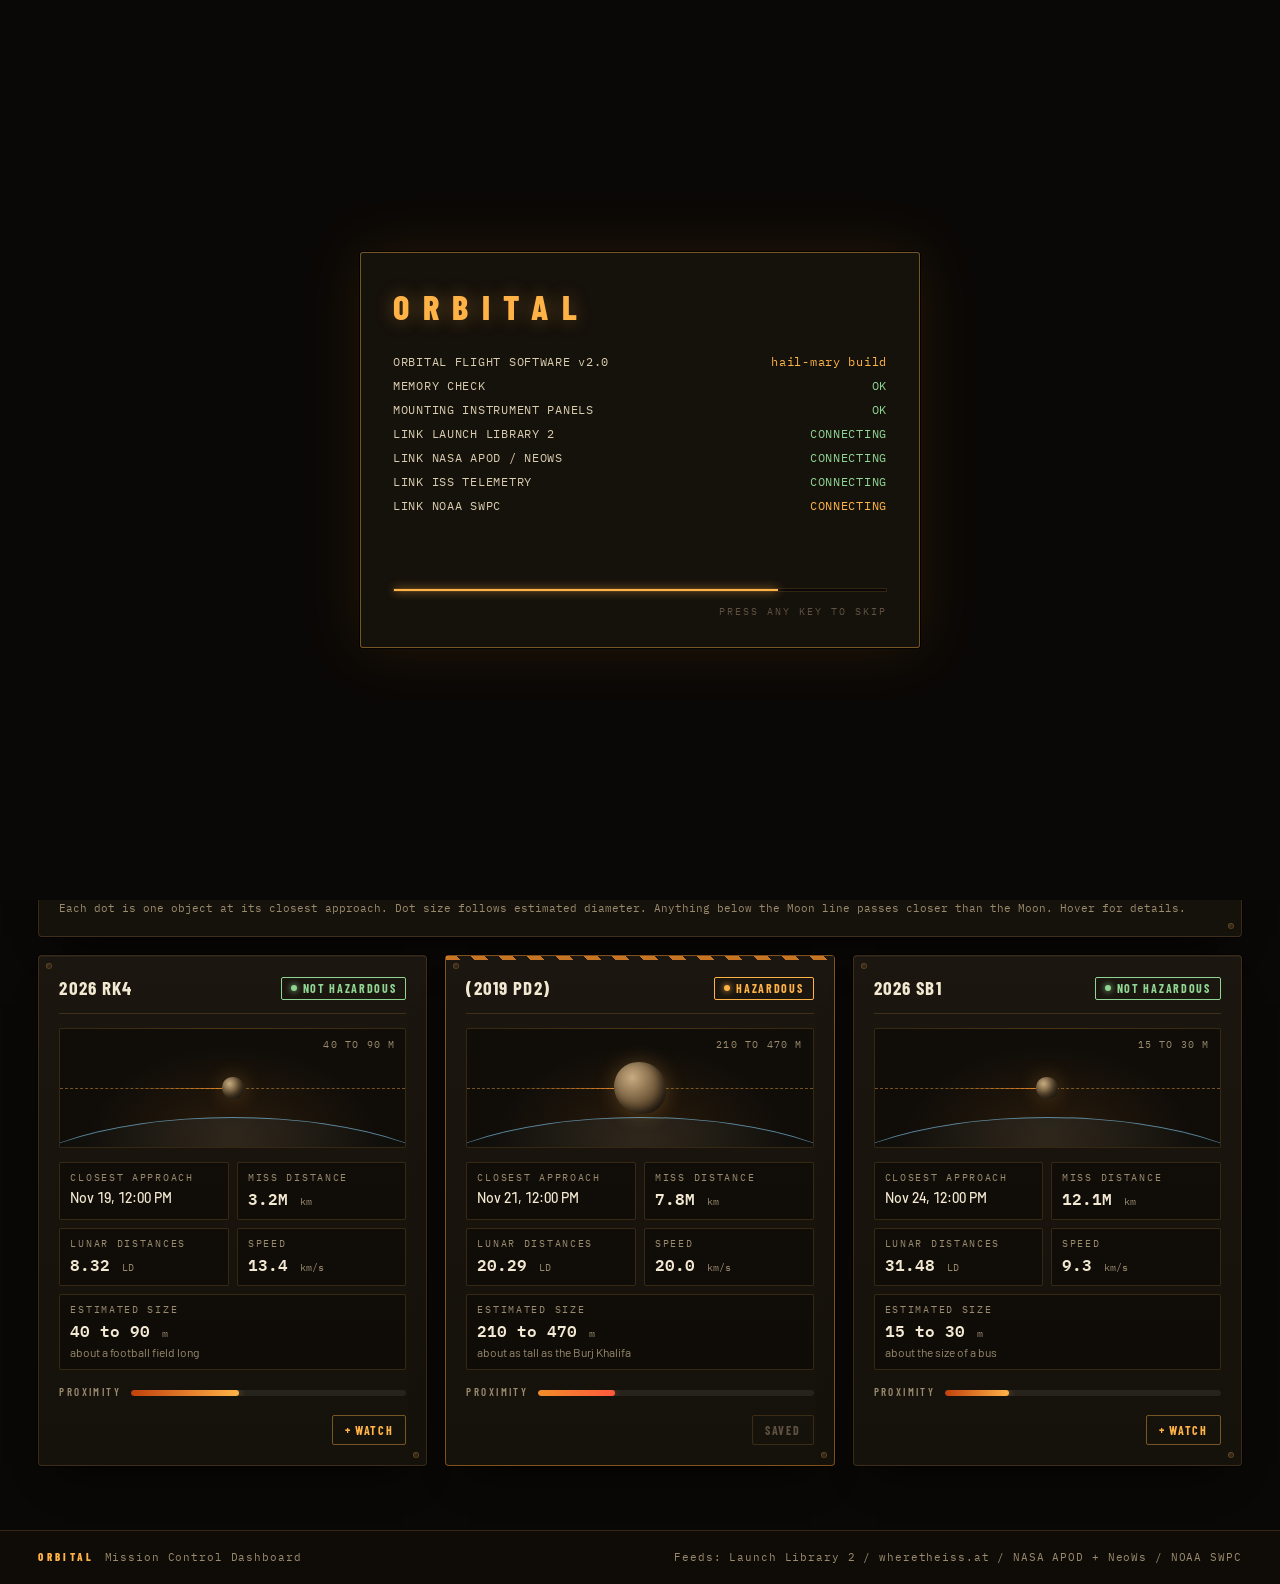
==== commit 9f357546: "hail-mary build: live feeds, warm instrument theme, ISS map, approach chart, boot screen, mission lo" ====
--- a/asteroids.html
+++ b/asteroids.html
@@ -6,7 +6,7 @@
   <title>ORBITAL | Asteroids</title>
   <link rel="preconnect" href="https://fonts.googleapis.com">
   <link rel="preconnect" href="https://fonts.gstatic.com" crossorigin>
-  <link href="https://fonts.googleapis.com/css2?family=Chakra+Petch:wght@400;500;600;700&family=IBM+Plex+Mono:wght@400;500;600&display=swap" rel="stylesheet">
+  <link href="https://fonts.googleapis.com/css2?family=Barlow+Condensed:wght@500;600;700;800&family=Barlow:wght@400;500&family=IBM+Plex+Mono:wght@400;500;600&display=swap" rel="stylesheet">
   <link rel="stylesheet" href="css/styles.css">
 </head>
 <body>
@@ -16,7 +16,7 @@
     <span class="brand-mark" aria-hidden="true"><span class="brand-orbit"></span></span>
     <div class="brand-text">
       <h1 class="brand-name">ORBITAL</h1>
-      <p class="brand-sub">Mission Control Dashboard</p>
+      <p class="brand-sub">Flight software v2.0</p>
     </div>
   </a>
 
@@ -28,35 +28,45 @@
   </nav>
 
   <div class="header-status">
-    <span class="status-pill"><span class="live-dot"></span><span>Systems nominal</span></span>
-    <span class="utc-clock">09/24/2026 14:00 UTC</span>
+    <div class="feed-leds" aria-label="Data feed status">
+      <span class="feed"><i class="led" data-feed="launches"></i>LL2</span>
+      <span class="feed"><i class="led" data-feed="nasa"></i>NASA</span>
+      <span class="feed"><i class="led" data-feed="iss"></i>ISS</span>
+      <span class="feed"><i class="led" data-feed="swpc"></i>SWPC</span>
+    </div>
+    <span class="status-pill" id="systems-pill"><span class="live-dot"></span><span>Systems nominal</span></span>
+    <button type="button" class="sound-toggle" id="sound-toggle" aria-pressed="false" title="UI sounds"><span>SND OFF</span></button>
   </div>
 </header>
 
-<div class="ticker" aria-hidden="true">
-  <div class="ticker-track">
-    <div class="ticker-group">
-      <span>Objects tracked <strong>3</strong></span>
-      <span>Potentially hazardous <strong>1</strong></span>
-      <span>Closest pass <strong>2026 RK4 / 3.2M km</strong></span>
-      <span>Fastest <strong>(2019 PD2) / 71,900 km/h</strong></span>
-      <span>Largest <strong>(2019 PD2) / up to 470 m</strong></span>
-    </div>
-    <div class="ticker-group">
-      <span>Objects tracked <strong>3</strong></span>
-      <span>Potentially hazardous <strong>1</strong></span>
-      <span>Closest pass <strong>2026 RK4 / 3.2M km</strong></span>
-      <span>Fastest <strong>(2019 PD2) / 71,900 km/h</strong></span>
-      <span>Largest <strong>(2019 PD2) / up to 470 m</strong></span>
-    </div>
+<div class="clock-bar">
+  <div class="clock">
+    <span class="clock-label">UTC</span>
+    <span class="clock-val" id="clock-utc">00:00:00</span>
+    <span class="clock-sub" id="clock-date">0000.00.00</span>
+  </div>
+  <div class="clock">
+    <span class="clock-label">MET</span>
+    <span class="clock-val" id="clock-met">+00:00:00:00</span>
+    <span class="clock-sub">mission elapsed</span>
+  </div>
+  <div class="clock">
+    <span class="clock-label">SOL</span>
+    <span class="clock-val" id="clock-sol">0</span>
+    <span class="clock-sub">Perseverance / Jezero</span>
+  </div>
+  <div class="ticker" aria-hidden="true">
+    <div class="ticker-track"></div>
   </div>
 </div>
 
 <main>
   <section class="page-intro">
-    <p class="eyebrow">// Sector 03 / Planetary defense</p>
-    <h2 class="page-title">Near-Earth <span>Asteroids</span></h2>
-    <p class="page-lede">Rocks making close passes this week, how big they are, how fast they are moving, and whether they are flagged as hazardous.</p>
+    <div>
+      <p class="eyebrow">// Sector 03 / Planetary defense</p>
+      <h2 class="page-title">Near-Earth <span>Objects</span></h2>
+    </div>
+    <p class="page-lede">Every rock NASA has on the books passing Earth in the next seven days: how close, how big, how fast, and whether it is flagged as potentially hazardous.</p>
   </section>
 
   <div class="toolbar">
@@ -64,24 +74,45 @@
       <input type="text" id="neo-search" placeholder="Search asteroid name..." aria-label="Search asteroids">
       <button type="button" id="neo-search-btn">Search</button>
     </div>
+    <div class="chip-row" id="neo-chips">
+      <button type="button" class="chip chip-active" data-filter="all">All</button>
+      <button type="button" class="chip" data-filter="hazard">Hazardous only</button>
+      <button type="button" class="chip" data-filter="moon">Inside the Moon's orbit</button>
+      <span class="chip-gap"></span>
+      <button type="button" class="chip chip-active" data-sort="date">Sort: date</button>
+      <button type="button" class="chip" data-sort="distance">Sort: distance</button>
+      <button type="button" class="chip" data-sort="size">Sort: size</button>
+    </div>
   </div>
 
   <div class="stat-strip">
     <div class="stat"><span class="stat-num" id="stat-tracked">0</span><span class="stat-label">Objects tracked</span></div>
-    <div class="stat stat-warn"><span class="stat-num" id="stat-hazard">0</span><span class="stat-label">Hazardous</span></div>
-    <div class="stat stat-good"><span class="stat-num" id="stat-closest">-</span><span class="stat-label">Closest pass (km)</span></div>
+    <div class="stat stat-warn"><span class="stat-num" id="stat-hazard">0</span><span class="stat-label">Potentially hazardous</span></div>
+    <div class="stat stat-good"><span class="stat-num" id="stat-closest">0</span><span class="stat-label">Closest pass (LD)</span></div>
+    <div class="stat"><span class="stat-num" id="stat-biggest">0</span><span class="stat-label">Largest (m)</span></div>
+    <div class="stat"><span class="stat-num" id="stat-fastest">0</span><span class="stat-label">Fastest (km/s)</span></div>
   </div>
 
-  <div class="neo-grid" id="neo-grid"></div>
+  <section class="panel panel-chart">
+    <div class="panel-head">
+      <h3><span class="mod-code">MOD 03</span>Approach Chart</h3>
+      <span class="panel-tag">Miss distance vs time</span>
+    </div>
+    <div class="chart-wrap" id="neo-chart"></div>
+    <p class="panel-foot">Each dot is one object at its closest approach. Dot size follows estimated diameter. Anything below the Moon line passes closer than the Moon. Hover for details.</p>
+  </section>
+
+  <div class="card-grid" id="neo-grid"></div>
 </main>
 
 <footer class="site-footer">
   <p><span class="footer-brand">ORBITAL</span>Mission Control Dashboard</p>
-  <p>Planned feeds: NASA APOD / NASA NeoWs / Launch Library 2 / ISS tracking</p>
+  <p>Feeds: Launch Library 2 / wheretheiss.at / NASA APOD + NeoWs / NOAA SWPC</p>
 </footer>
 
 <script src="js/mock-data.js"></script>
 <script src="js/common.js"></script>
+<script src="js/api.js"></script>
 <script src="js/asteroids.js"></script>
 
 </body>
--- a/css/styles.css
+++ b/css/styles.css
@@ -1,56 +1,57 @@
-/* =========================================================
-   ORBITAL | Mission Control Dashboard
-   styles.css
-
-   1.  Design tokens (colors, fonts, sizes)
-   2.  Base + background (starfield, scanlines)
-   3.  Header, brand and navigation
-   4.  Telemetry ticker
-   5.  Page layout + page titles
-   6.  Panels (the HUD cards)
-   7.  Status badges, readouts and meters
-   8.  Dashboard: grid, countdown, radar, gauge, APOD
-   9.  Data tables
-   10. Search bar, filter chips, stat strip
-   11. Asteroids page cards
-   12. Watchlist timeline
-   13. Footer
-   14. Animations
-   15. Responsive breakpoints
-   16. Reduced motion
-   ========================================================= */
-
-
-/* ---------- 1. Design tokens ---------- */
+/* =====================================================================
+   ORBITAL  /  flight software v2.0  ("hail-mary" build)
+   ---------------------------------------------------------------------
+   Warm instrument-panel look: amber and orange readouts on a near-black
+   bezel, cream text, mono numerals. Think the inside of a real ship,
+   not a sci-fi hologram.
+
+   Sections
+     1. tokens          2. base + screen effects   3. header
+     4. clock bar       5. page intro              6. panels
+     7. badges/readouts 8. dashboard               9. tables
+    10. toolbar/stats  11. launches page          12. asteroids page
+    13. watchlist      14. boot screen            15. responsive
+   ===================================================================== */
+
+
+/* ---------- 1. design tokens ---------- */
 :root {
-    --bg: #05070f;
-    --bg-2: #0b0f1a;
-    --panel-solid: #111827;
-    --panel-hi: #1a2233;
-    --line: rgba(0, 217, 255, 0.18);
-    --line-soft: #2c3a52;
-
-    --cyan: #00d9ff;
-    --cyan-dim: rgba(0, 217, 255, 0.12);
-    --amber: #ffb300;
-    --green: #39ff88;
-    --red: #ff4d4d;
-    --violet: #8b7bff;
-
-    --text: #d6e4f0;
-    --muted: #8fa3b8;
-    --faint: #5d6f86;
-
-    --font-display: "Chakra Petch", "Courier New", monospace;
-    --font-mono: "IBM Plex Mono", "Courier New", monospace;
-
-    --radius: 14px;
-    --gap: 20px;
-    --gutter: clamp(16px, 4vw, 48px);
-}
-
-
-/* ---------- 2. Base + background ---------- */
+    --bg: #0a0806;
+    --bg-2: #0f0c08;
+    --panel: #15110b;
+    --panel-2: #1b160f;
+    --panel-3: #221b12;
+    --line: rgba(255, 179, 71, 0.16);
+    --line-strong: rgba(255, 179, 71, 0.42);
+
+    --amber: #ffb347;
+    --amber-2: #f28c28;
+    --rust: #c2410c;
+    --cream: #f3e9d2;
+    --cream-2: #d9ccb0;
+    --muted: #9a8a6e;
+    --dim: #5f5243;
+
+    --green: #8fd694;
+    --red: #ff5a3c;
+    --ice: #8ad8ff;
+    --yellow: #ffd166;
+
+    --map-dot: rgba(255, 179, 71, 0.42);
+    --map-grid: rgba(255, 179, 71, 0.07);
+    --map-night: rgba(4, 2, 0, 0.55);
+
+    --font-display: "Barlow Condensed", "Arial Narrow", sans-serif;
+    --font-body: "Barlow", "Helvetica Neue", Arial, sans-serif;
+    --font-mono: "IBM Plex Mono", "SF Mono", Menlo, monospace;
+
+    --radius: 4px;
+    --gutter: clamp(16px, 3vw, 40px);
+    --glow-amber: 0 0 18px rgba(255, 179, 71, 0.35);
+}
+
+
+/* ---------- 2. base + screen effects ---------- */
 *,
 *::before,
 *::after {
@@ -64,138 +65,149 @@
 body {
     margin: 0;
     min-height: 100vh;
-    display: flex;
-    flex-direction: column;
-    background-color: var(--bg);
-    /* soft nebula glows behind everything */
-    background-image:
-        radial-gradient(ellipse 80% 60% at 85% -10%, rgba(0, 217, 255, 0.14), transparent 60%),
-        radial-gradient(ellipse 60% 50% at -10% 40%, rgba(139, 123, 255, 0.12), transparent 60%),
-        radial-gradient(ellipse 70% 60% at 50% 120%, rgba(255, 179, 0, 0.07), transparent 60%);
-    background-attachment: fixed;
-    color: var(--text);
-    font-family: var(--font-mono);
+    background: var(--bg);
+    color: var(--cream);
+    font-family: var(--font-body);
     font-size: 15px;
-    line-height: 1.6;
+    line-height: 1.5;
+    -webkit-font-smoothing: antialiased;
     overflow-x: hidden;
-}
-
-/* starfield: tiny dots tiled across the screen that slowly drift */
+    position: relative;
+}
+
+/* faint engineering grid behind everything */
 body::before {
     content: "";
     position: fixed;
     inset: 0;
-    z-index: 0;
-    pointer-events: none;
-    background-image:
-        radial-gradient(1px 1px at 20px 30px, #fff, transparent),
-        radial-gradient(1px 1px at 120px 80px, rgba(255, 255, 255, 0.8), transparent),
-        radial-gradient(1.5px 1.5px at 200px 150px, #fff, transparent),
-        radial-gradient(1px 1px at 60px 190px, rgba(255, 255, 255, 0.6), transparent),
-        radial-gradient(1px 1px at 260px 40px, rgba(255, 255, 255, 0.7), transparent),
-        radial-gradient(1.5px 1.5px at 330px 220px, rgba(160, 230, 255, 0.9), transparent),
-        radial-gradient(1px 1px at 300px 300px, #fff, transparent),
-        radial-gradient(1px 1px at 90px 320px, rgba(255, 255, 255, 0.5), transparent),
-        radial-gradient(1px 1px at 170px 260px, rgba(255, 220, 160, 0.7), transparent);
-    background-size: 360px 360px;
-    opacity: 0.7;
-    animation: drift 140s linear infinite;
-}
-
-/* faint CRT scanlines over the whole page */
+    z-index: -1;
+    background:
+        radial-gradient(ellipse at 20% 0%, rgba(242, 140, 40, 0.10), transparent 55%),
+        radial-gradient(ellipse at 90% 100%, rgba(255, 179, 71, 0.06), transparent 50%),
+        linear-gradient(rgba(255, 179, 71, 0.035) 1px, transparent 1px),
+        linear-gradient(90deg, rgba(255, 179, 71, 0.035) 1px, transparent 1px),
+        var(--bg);
+    background-size: auto, auto, 48px 48px, 48px 48px, auto;
+}
+
+/* scanlines + vignette on top of everything, like looking at a crt */
 body::after {
     content: "";
     position: fixed;
     inset: 0;
-    z-index: 50;
+    z-index: 999;
     pointer-events: none;
-    background: repeating-linear-gradient(
-        to bottom,
-        rgba(255, 255, 255, 0.022) 0,
-        rgba(255, 255, 255, 0.022) 1px,
-        transparent 1px,
-        transparent 3px
-    );
-}
-
-/* keep real content above the starfield */
-.site-header,
-.ticker,
-main,
-.site-footer {
+    background:
+        repeating-linear-gradient(0deg, rgba(0, 0, 0, 0.14) 0, rgba(0, 0, 0, 0.14) 1px, transparent 1px, transparent 3px),
+        radial-gradient(ellipse at center, transparent 55%, rgba(0, 0, 0, 0.55) 100%);
+    mix-blend-mode: multiply;
+}
+
+a {
+    color: var(--amber);
+    text-decoration: none;
+}
+
+a:hover {
+    text-decoration: underline;
+    text-underline-offset: 3px;
+}
+
+button {
+    font-family: inherit;
+    cursor: pointer;
+}
+
+::selection {
+    background: var(--amber);
+    color: var(--bg);
+}
+
+/* panels slide in when the page loads */
+@keyframes rise {
+    from { opacity: 0; transform: translateY(14px); }
+    to   { opacity: 1; transform: translateY(0); }
+}
+
+@keyframes blink {
+    0%, 100% { opacity: 1; }
+    50%      { opacity: 0.25; }
+}
+
+@keyframes sweep {
+    to { transform: translateX(-50%); }
+}
+
+@keyframes spin {
+    to { transform: rotate(360deg); }
+}
+
+@keyframes flash {
+    0%   { box-shadow: 0 0 0 0 rgba(255, 179, 71, 0.6); }
+    100% { box-shadow: 0 0 0 18px rgba(255, 179, 71, 0); }
+}
+
+@media (prefers-reduced-motion: reduce) {
+    *,
+    *::before,
+    *::after {
+        animation-duration: 0.01ms !important;
+        animation-iteration-count: 1 !important;
+        transition-duration: 0.01ms !important;
+    }
+}
+
+
+/* ---------- 3. header ---------- */
+.site-header {
+    display: grid;
+    grid-template-columns: auto minmax(0, 1fr) auto;
+    align-items: center;
+    gap: 20px;
+    padding: 14px var(--gutter);
+    border-bottom: 1px solid var(--line);
+    background: linear-gradient(180deg, rgba(27, 22, 15, 0.95), rgba(15, 12, 8, 0.95));
     position: relative;
-    z-index: 1;
-}
-
-a {
-    color: var(--cyan);
-}
-
-::selection {
-    background: var(--cyan);
-    color: var(--bg);
-}
-
-a:focus-visible,
-button:focus-visible,
-input:focus-visible {
-    outline: 2px solid var(--amber);
-    outline-offset: 3px;
-}
-
-
-/* ---------- 3. Header, brand and navigation ---------- */
-.site-header {
-    position: sticky;
-    top: 0;
-    z-index: 20;
-    display: grid;
-    grid-template-columns: auto 1fr auto;
-    align-items: center;
-    gap: 14px 24px;
-    padding: 14px var(--gutter);
-    background: rgba(5, 7, 15, 0.78);
-    backdrop-filter: blur(14px);
-    -webkit-backdrop-filter: blur(14px);
-    border-bottom: 1px solid var(--line);
-}
-
-/* glowing line under the header */
+    z-index: 5;
+}
+
+/* thin amber hazard stripe along the bottom */
 .site-header::after {
     content: "";
     position: absolute;
     left: 0;
     right: 0;
     bottom: -1px;
-    height: 1px;
-    background: linear-gradient(90deg, transparent, var(--cyan), transparent);
+    height: 2px;
+    background: repeating-linear-gradient(90deg, var(--amber-2) 0 24px, transparent 24px 48px);
+    opacity: 0.35;
 }
 
 .brand {
     display: flex;
     align-items: center;
-    gap: 16px;
+    gap: 12px;
     color: inherit;
-    text-decoration: none;
-}
-
-/* little glowing planet with a moon orbiting it */
+    text-decoration: none !important;
+    flex-shrink: 0;
+}
+
 .brand-mark {
+    width: 42px;
+    height: 42px;
+    border-radius: 50%;
     position: relative;
-    width: 38px;
-    height: 38px;
-    flex-shrink: 0;
-    border-radius: 50%;
-    background: radial-gradient(circle at 35% 30%, #8ff3ff, var(--cyan) 35%, #035a74 75%, #01222e);
-    box-shadow: 0 0 18px rgba(0, 217, 255, 0.55), inset -6px -6px 12px rgba(0, 0, 0, 0.45);
+    background: radial-gradient(circle at 35% 35%, var(--amber), var(--rust) 60%, #3a1a05 100%);
+    box-shadow: var(--glow-amber), inset -4px -4px 10px rgba(0, 0, 0, 0.6);
 }
 
 .brand-orbit {
     position: absolute;
-    inset: -9px;
-    border: 1px solid rgba(0, 217, 255, 0.35);
+    inset: -7px;
+    border: 1px solid var(--line-strong);
     border-radius: 50%;
-    animation: spin 6s linear infinite;
+    transform: rotate(-25deg) scaleY(0.4);
+    animation: spin 9s linear infinite;
 }
 
 .brand-orbit::after {
@@ -205,39 +217,38 @@
     left: 50%;
     width: 6px;
     height: 6px;
-    margin-left: -3px;
     border-radius: 50%;
-    background: var(--amber);
-    box-shadow: 0 0 8px var(--amber);
+    background: var(--cream);
+    box-shadow: 0 0 8px var(--cream);
 }
 
 .brand-name {
     margin: 0;
     font-family: var(--font-display);
-    font-size: 1.7rem;
-    font-weight: 700;
+    font-weight: 800;
+    font-size: 26px;
+    letter-spacing: 0.32em;
     line-height: 1;
-    letter-spacing: 0.35em;
-    color: #fff;
-    text-shadow: 0 0 18px rgba(0, 217, 255, 0.6);
 }
 
 .brand-sub {
-    margin: 5px 0 0;
-    font-size: 0.66rem;
-    letter-spacing: 0.28em;
+    margin: 3px 0 0;
+    font-family: var(--font-mono);
+    font-size: 10px;
+    letter-spacing: 0.18em;
     text-transform: uppercase;
     color: var(--muted);
 }
 
 .main-nav {
+    display: flex;
+    gap: 4px;
     justify-self: center;
-    display: flex;
-    gap: 4px;
+    max-width: 100%;
     padding: 4px;
     border: 1px solid var(--line);
-    border-radius: 12px;
-    background: rgba(17, 24, 39, 0.65);
+    border-radius: var(--radius);
+    background: var(--bg);
     overflow-x: auto;
     scrollbar-width: none;
 }
@@ -250,272 +261,401 @@
     display: flex;
     align-items: center;
     gap: 8px;
-    padding: 9px 16px;
-    border-radius: 8px;
-    color: var(--muted);
-    font-family: var(--font-display);
-    font-size: 0.82rem;
-    font-weight: 600;
+    padding: 8px 13px;
+    border-radius: 2px;
+    font-family: var(--font-display);
+    font-weight: 700;
+    font-size: 14px;
     letter-spacing: 0.14em;
     text-transform: uppercase;
+    color: var(--muted);
+    white-space: nowrap;
+    transition: color 0.15s, background 0.15s;
+}
+
+.main-nav a:hover {
+    color: var(--cream);
     text-decoration: none;
-    white-space: nowrap;
-    transition: color 0.2s, background-color 0.2s, box-shadow 0.2s;
-}
-
-.main-nav a:hover {
-    color: var(--text);
-    background-color: var(--cyan-dim);
-}
-
-/* the page you are currently on */
+}
+
 .main-nav a.active {
     color: var(--bg);
-    background-color: var(--cyan);
-    box-shadow: 0 0 22px rgba(0, 217, 255, 0.45);
+    background: var(--amber);
+    box-shadow: var(--glow-amber);
 }
 
 .nav-code {
     font-family: var(--font-mono);
-    font-size: 0.66rem;
-    opacity: 0.6;
+    font-size: 10px;
+    opacity: 0.7;
 }
 
 .header-status {
     display: flex;
     align-items: center;
-    gap: 16px;
-    font-size: 0.7rem;
-    letter-spacing: 0.12em;
-    text-transform: uppercase;
-    color: var(--muted);
-}
+    gap: 14px;
+    flex-shrink: 0;
+}
+
+.feed-leds {
+    display: flex;
+    gap: 10px;
+    padding: 6px 10px;
+    border: 1px solid var(--line);
+    border-radius: var(--radius);
+    background: var(--bg);
+}
+
+.feed {
+    display: flex;
+    align-items: center;
+    gap: 5px;
+    font-family: var(--font-mono);
+    font-size: 10px;
+    letter-spacing: 0.1em;
+    color: var(--muted);
+}
+
+.led {
+    width: 7px;
+    height: 7px;
+    border-radius: 50%;
+    background: var(--dim);
+    box-shadow: inset 0 0 2px rgba(0, 0, 0, 0.8);
+    animation: blink 1.2s ease-in-out infinite;
+}
+
+.led-live  { background: var(--green);  box-shadow: 0 0 6px var(--green); animation: none; }
+.led-cache { background: var(--amber);  box-shadow: 0 0 6px var(--amber); animation: none; }
+.led-stale { background: var(--amber-2); box-shadow: 0 0 6px var(--amber-2); animation: blink 2s infinite; }
+.led-down  { background: var(--red);    box-shadow: 0 0 6px var(--red); animation: blink 0.8s infinite; }
 
 .status-pill {
     display: inline-flex;
     align-items: center;
     gap: 8px;
-    padding: 5px 12px;
-    border: 1px solid rgba(57, 255, 136, 0.35);
+    padding: 6px 12px;
+    border: 1px solid rgba(143, 214, 148, 0.35);
     border-radius: 999px;
-    background: rgba(57, 255, 136, 0.06);
+    font-family: var(--font-display);
+    font-weight: 600;
+    font-size: 13px;
+    letter-spacing: 0.12em;
+    text-transform: uppercase;
     color: var(--green);
-    white-space: nowrap;
+    background: rgba(143, 214, 148, 0.06);
+}
+
+.status-pill.pill-warn {
+    color: var(--amber);
+    border-color: rgba(255, 179, 71, 0.4);
+    background: rgba(255, 179, 71, 0.06);
+}
+
+.status-pill.pill-bad {
+    color: var(--red);
+    border-color: rgba(255, 90, 60, 0.45);
+    background: rgba(255, 90, 60, 0.08);
 }
 
 .live-dot {
-    width: 8px;
-    height: 8px;
+    width: 7px;
+    height: 7px;
     border-radius: 50%;
-    background: var(--green);
-    animation: pulse-green 2s infinite;
-}
-
-.utc-clock {
-    font-family: var(--font-display);
-    color: var(--text);
-    white-space: nowrap;
-}
-
-
-/* ---------- 4. Telemetry ticker ---------- */
+    background: currentColor;
+    box-shadow: 0 0 8px currentColor;
+    animation: blink 1.6s ease-in-out infinite;
+}
+
+.sound-toggle {
+    padding: 6px 10px;
+    border: 1px solid var(--line);
+    border-radius: var(--radius);
+    background: var(--bg);
+    color: var(--muted);
+    font-family: var(--font-mono);
+    font-size: 10px;
+    letter-spacing: 0.12em;
+}
+
+.sound-toggle[aria-pressed="true"] {
+    color: var(--amber);
+    border-color: var(--line-strong);
+}
+
+
+/* ---------- 4. clock bar + ticker ---------- */
+.clock-bar {
+    display: flex;
+    align-items: stretch;
+    border-bottom: 1px solid var(--line);
+    background: var(--bg-2);
+    overflow: hidden;
+}
+
+.clock {
+    display: flex;
+    flex-direction: column;
+    justify-content: center;
+    padding: 8px 18px 8px var(--gutter);
+    border-right: 1px solid var(--line);
+    min-width: 150px;
+    position: relative;
+}
+
+.clock + .clock {
+    padding-left: 18px;
+}
+
+.clock-label {
+    font-family: var(--font-display);
+    font-weight: 700;
+    font-size: 11px;
+    letter-spacing: 0.3em;
+    color: var(--muted);
+}
+
+.clock-val {
+    font-family: var(--font-mono);
+    font-weight: 600;
+    font-size: 20px;
+    letter-spacing: 0.05em;
+    color: var(--amber);
+    font-variant-numeric: tabular-nums;
+    text-shadow: 0 0 12px rgba(255, 179, 71, 0.4);
+    line-height: 1.1;
+}
+
+.clock-sub {
+    font-family: var(--font-mono);
+    font-size: 10px;
+    letter-spacing: 0.08em;
+    color: var(--dim);
+}
+
 .ticker {
+    flex: 1;
+    display: flex;
+    align-items: center;
     overflow: hidden;
-    border-bottom: 1px solid var(--line);
-    background: rgba(0, 217, 255, 0.04);
-    font-size: 0.7rem;
-    letter-spacing: 0.14em;
-    text-transform: uppercase;
-    color: var(--muted);
-    white-space: nowrap;
+    position: relative;
     -webkit-mask-image: linear-gradient(90deg, transparent, #000 6%, #000 94%, transparent);
     mask-image: linear-gradient(90deg, transparent, #000 6%, #000 94%, transparent);
 }
 
-/* the track holds two copies of the same text, so sliding it
-   left by exactly half makes a seamless loop */
 .ticker-track {
     display: flex;
     width: max-content;
-    animation: ticker 45s linear infinite;
+    animation: sweep 60s linear infinite;
+}
+
+.ticker:hover .ticker-track {
+    animation-play-state: paused;
 }
 
 .ticker-group {
     display: flex;
     gap: 48px;
-    padding: 9px 48px 9px 0;
+    padding-right: 48px;
+    font-family: var(--font-mono);
+    font-size: 12px;
+    letter-spacing: 0.08em;
+    text-transform: uppercase;
+    color: var(--muted);
+    white-space: nowrap;
 }
 
 .ticker-group span::before {
-    content: "//";
-    margin-right: 10px;
-    color: var(--cyan);
+    content: "// ";
+    color: var(--amber-2);
     opacity: 0.6;
 }
 
 .ticker strong {
-    font-weight: 500;
-    color: var(--cyan);
-}
-
-
-/* ---------- 5. Page layout + page titles ---------- */
+    font-weight: 600;
+    color: var(--cream);
+}
+
+
+/* ---------- 5. page intro ---------- */
 main {
-    flex: 1;
-    width: 100%;
-    max-width: 1320px;
+    max-width: 1480px;
     margin: 0 auto;
-    padding: clamp(28px, 5vw, 56px) var(--gutter) 72px;
+    padding: 32px var(--gutter) 64px;
 }
 
 .page-intro {
-    margin-bottom: 30px;
+    display: flex;
+    align-items: flex-end;
+    justify-content: space-between;
+    gap: 32px;
+    margin-bottom: 28px;
     animation: rise 0.6s ease both;
 }
 
 .eyebrow {
-    margin: 0 0 10px;
-    font-size: 0.7rem;
-    letter-spacing: 0.32em;
-    text-transform: uppercase;
-    color: var(--cyan);
+    margin: 0 0 4px;
+    font-family: var(--font-mono);
+    font-size: 11px;
+    letter-spacing: 0.3em;
+    text-transform: uppercase;
+    color: var(--amber-2);
 }
 
 .page-title {
     margin: 0;
     font-family: var(--font-display);
-    font-size: clamp(2.1rem, 5.5vw, 3.6rem);
-    font-weight: 700;
-    line-height: 1.05;
-    letter-spacing: 0.03em;
-    color: #fff;
+    font-weight: 800;
+    font-size: clamp(44px, 6vw, 72px);
+    line-height: 0.95;
+    letter-spacing: 0.02em;
+    text-transform: uppercase;
 }
 
 .page-title span {
-    color: var(--cyan);
-    text-shadow: 0 0 30px rgba(0, 217, 255, 0.5);
+    color: var(--amber);
+    text-shadow: var(--glow-amber);
 }
 
 .page-lede {
-    max-width: 62ch;
-    margin: 14px 0 0;
-    color: var(--muted);
-}
-
-
-/* ---------- 6. Panels ---------- */
+    margin: 0;
+    max-width: 520px;
+    font-size: 15px;
+    color: var(--cream-2);
+    border-left: 2px solid var(--amber-2);
+    padding-left: 14px;
+}
+
+
+/* ---------- 6. panels ---------- */
 .panel {
-    --corner: var(--cyan);
     position: relative;
-    min-width: 0;
-    padding: 22px;
-    background: linear-gradient(180deg, rgba(20, 30, 52, 0.8), rgba(10, 15, 28, 0.8));
+    padding: 18px 20px 20px;
     border: 1px solid var(--line);
     border-radius: var(--radius);
-    box-shadow: 0 20px 50px rgba(0, 0, 0, 0.35), inset 0 1px 0 rgba(255, 255, 255, 0.04);
-    backdrop-filter: blur(8px);
-    -webkit-backdrop-filter: blur(8px);
-    transition: transform 0.3s ease, border-color 0.3s ease, box-shadow 0.3s ease;
-    animation: rise 0.7s ease both;
-}
-
-/* HUD corner brackets: 8 tiny gradient lines, two per corner */
-.panel::before {
+    background: linear-gradient(180deg, var(--panel-2), var(--panel));
+    box-shadow:
+        inset 0 1px 0 rgba(255, 255, 255, 0.04),
+        0 0 0 1px rgba(0, 0, 0, 0.6),
+        0 24px 40px -24px rgba(0, 0, 0, 0.9);
+    animation: rise 0.6s ease both;
+}
+
+/* corner screws */
+.panel::before,
+.panel::after {
     content: "";
     position: absolute;
-    inset: 8px;
+    width: 6px;
+    height: 6px;
+    border-radius: 50%;
+    background: radial-gradient(circle at 40% 40%, #3b2f1f, #120d07);
+    box-shadow: inset 0 0 0 1px rgba(255, 179, 71, 0.25);
     pointer-events: none;
-    background:
-        linear-gradient(var(--corner), var(--corner)) top left / 16px 2px,
-        linear-gradient(var(--corner), var(--corner)) top left / 2px 16px,
-        linear-gradient(var(--corner), var(--corner)) top right / 16px 2px,
-        linear-gradient(var(--corner), var(--corner)) top right / 2px 16px,
-        linear-gradient(var(--corner), var(--corner)) bottom left / 16px 2px,
-        linear-gradient(var(--corner), var(--corner)) bottom left / 2px 16px,
-        linear-gradient(var(--corner), var(--corner)) bottom right / 16px 2px,
-        linear-gradient(var(--corner), var(--corner)) bottom right / 2px 16px;
-    background-repeat: no-repeat;
-    opacity: 0.5;
-    transition: opacity 0.3s, inset 0.3s;
-}
-
-.panel:hover {
-    transform: translateY(-3px);
-    border-color: rgba(0, 217, 255, 0.45);
-    box-shadow: 0 24px 60px rgba(0, 0, 0, 0.45), 0 0 32px rgba(0, 217, 255, 0.12);
-}
-
-.panel:hover::before {
-    opacity: 1;
-    inset: 5px;
-}
+}
+
+.panel::before { top: 7px; left: 7px; }
+.panel::after  { bottom: 7px; right: 7px; }
 
 .panel-head {
     display: flex;
     align-items: center;
     justify-content: space-between;
     gap: 12px;
-    margin-bottom: 18px;
-    padding-bottom: 12px;
-    border-bottom: 1px dashed var(--line-soft);
+    margin-bottom: 14px;
+    padding-bottom: 10px;
+    border-bottom: 1px solid var(--line);
 }
 
 .panel h3 {
+    display: flex;
+    align-items: center;
+    gap: 10px;
     margin: 0;
     font-family: var(--font-display);
-    font-size: 0.95rem;
+    font-weight: 700;
+    font-size: 17px;
+    letter-spacing: 0.16em;
+    text-transform: uppercase;
+    color: var(--cream);
+}
+
+.mod-code {
+    padding: 2px 6px;
+    white-space: nowrap;
+    border: 1px solid var(--line-strong);
+    border-radius: 2px;
+    font-family: var(--font-mono);
+    font-size: 10px;
+    font-weight: 500;
+    letter-spacing: 0.1em;
+    color: var(--amber);
+}
+
+.panel-tag {
+    display: inline-flex;
+    align-items: center;
+    gap: 6px;
+    padding: 3px 8px;
+    border: 1px solid var(--line);
+    border-radius: 2px;
+    font-family: var(--font-mono);
+    font-size: 10px;
+    letter-spacing: 0.12em;
+    text-transform: uppercase;
+    color: var(--muted);
+    white-space: nowrap;
+}
+
+.panel-tag .live-dot {
+    width: 6px;
+    height: 6px;
+    color: var(--green);
+}
+
+.panel-foot {
+    margin: 14px 0 0;
+    font-family: var(--font-mono);
+    font-size: 11px;
+    line-height: 1.5;
+    color: var(--muted);
+}
+
+.sub-head {
+    margin: 0 0 8px;
+    font-family: var(--font-display);
     font-weight: 600;
-    letter-spacing: 0.2em;
-    text-transform: uppercase;
-    color: var(--cyan);
-}
-
-.panel-tag {
-    flex-shrink: 0;
-    padding: 2px 8px;
-    border: 1px solid var(--line-soft);
-    border-radius: 4px;
-    font-size: 0.62rem;
-    letter-spacing: 0.18em;
-    text-transform: uppercase;
-    color: var(--faint);
-}
-
-.panel-foot {
-    margin: auto 0 0;
-    padding-top: 16px;
-    font-size: 0.72rem;
-    letter-spacing: 0.06em;
-    color: var(--faint);
-}
-
-
-/* ---------- 7. Status badges, readouts and meters ---------- */
-.status-good {
-    color: var(--green);
-}
-
-.status-warn {
-    color: var(--amber);
-}
-
-.status-bad {
-    color: var(--red);
-}
-
-/* pill that picks up whatever status color it is given */
+    font-size: 12px;
+    letter-spacing: 0.22em;
+    text-transform: uppercase;
+    color: var(--muted);
+}
+
+.note {
+    margin: 0;
+    padding: 10px 12px;
+    border-left: 2px solid var(--amber-2);
+    background: rgba(255, 179, 71, 0.05);
+    font-family: var(--font-mono);
+    font-size: 12px;
+    color: var(--cream-2);
+}
+
+
+/* ---------- 7. badges, readouts, meters, buttons ---------- */
 .badge {
     display: inline-flex;
     align-items: center;
-    gap: 7px;
-    padding: 3px 11px;
-    border: 1px solid color-mix(in srgb, currentColor 45%, transparent);
-    border-radius: 999px;
-    background: color-mix(in srgb, currentColor 12%, transparent);
-    font-size: 0.7rem;
-    font-weight: 600;
-    letter-spacing: 0.12em;
-    text-transform: uppercase;
+    gap: 6px;
+    padding: 3px 9px;
+    border: 1px solid currentColor;
+    border-radius: 2px;
+    font-family: var(--font-display);
+    font-weight: 700;
+    font-size: 12px;
+    letter-spacing: 0.14em;
+    text-transform: uppercase;
+    line-height: 1.3;
     white-space: nowrap;
 }
 
@@ -525,22 +665,40 @@
     height: 6px;
     border-radius: 50%;
     background: currentColor;
-    box-shadow: 0 0 8px currentColor;
-}
-
-/* key/value grid used for telemetry numbers */
+    box-shadow: 0 0 6px currentColor;
+}
+
+.status-good { color: var(--green); }
+.status-warn { color: var(--amber); }
+.status-bad  { color: var(--red); }
+.status-live { color: var(--ice); }
+.status-dim  { color: var(--cream-2); }
+
+.status-live::before,
+.status-bad::before {
+    animation: blink 1s infinite;
+}
+
 .readout {
     display: grid;
-    grid-template-columns: repeat(2, minmax(0, 1fr));
-    gap: 10px;
+    gap: 8px;
     margin: 0;
 }
 
+.readout-grid {
+    grid-template-columns: repeat(2, 1fr);
+}
+
+.readout-row {
+    grid-template-columns: repeat(auto-fit, minmax(110px, 1fr));
+}
+
 .readout div {
-    padding: 10px 12px;
-    border: 1px solid rgba(255, 255, 255, 0.05);
-    border-radius: 8px;
-    background: rgba(255, 255, 255, 0.025);
+    padding: 8px 10px;
+    border: 1px solid var(--line);
+    border-radius: 2px;
+    background: rgba(0, 0, 0, 0.3);
+    min-width: 0;
 }
 
 .readout .wide {
@@ -548,208 +706,331 @@
 }
 
 .readout dt {
-    font-size: 0.6rem;
-    letter-spacing: 0.22em;
-    text-transform: uppercase;
-    color: var(--faint);
+    font-family: var(--font-mono);
+    font-size: 9.5px;
+    letter-spacing: 0.18em;
+    text-transform: uppercase;
+    color: var(--muted);
+    margin-bottom: 2px;
 }
 
 .readout dd {
-    margin: 2px 0 0;
-    font-family: var(--font-display);
-    font-size: 1.12rem;
+    margin: 0;
+    font-family: var(--font-mono);
     font-weight: 600;
-    color: #fff;
+    font-size: 16px;
+    color: var(--cream);
     font-variant-numeric: tabular-nums;
+    overflow-wrap: anywhere;
 }
 
 .readout dd small {
-    font-size: 0.7em;
+    font-size: 10px;
     font-weight: 400;
     color: var(--muted);
-}
-
-/* bar whose fill comes from the --fill value set in the HTML */
+    margin-left: 2px;
+}
+
+.readout dd.dd-text {
+    font-family: var(--font-body);
+    font-weight: 500;
+    font-size: 14px;
+}
+
+.readout dd.dd-text small {
+    display: block;
+    font-family: var(--font-mono);
+    margin: 0;
+}
+
+.dd-note {
+    display: block;
+    font-family: var(--font-body);
+    font-weight: 400;
+    font-size: 12px;
+    color: var(--muted);
+}
+
 .meter {
+    display: inline-block;
+    width: 100%;
+    max-width: 180px;
+    height: 6px;
+    border-radius: 3px;
+    background: rgba(255, 255, 255, 0.07);
     position: relative;
-    display: block;
-    width: 100%;
-    min-width: 80px;
-    height: 6px;
+    vertical-align: middle;
     overflow: hidden;
-    border-radius: 999px;
-    background: rgba(255, 255, 255, 0.07);
 }
 
 .meter::after {
     content: "";
     position: absolute;
-    top: 0;
-    bottom: 0;
-    left: 0;
-    width: var(--fill, 50%);
-    border-radius: inherit;
-    background: linear-gradient(90deg, var(--cyan), var(--violet));
-    box-shadow: 0 0 10px rgba(0, 217, 255, 0.6);
+    inset: 0;
+    width: var(--fill, 0%);
+    border-radius: 3px;
+    background: linear-gradient(90deg, var(--rust), var(--amber));
+    box-shadow: 0 0 8px rgba(255, 179, 71, 0.5);
+    transition: width 0.8s ease;
 }
 
 .meter-warn::after {
-    background: linear-gradient(90deg, var(--amber), var(--red));
-    box-shadow: 0 0 10px rgba(255, 179, 0, 0.6);
-}
-
-
-/* ---------- 8. Dashboard ---------- */
+    background: linear-gradient(90deg, var(--amber-2), var(--red));
+    box-shadow: 0 0 8px rgba(255, 90, 60, 0.5);
+}
+
+.btn-ghost,
+.btn-solid {
+    display: inline-flex;
+    align-items: center;
+    gap: 6px;
+    padding: 7px 12px;
+    border: 1px solid var(--line-strong);
+    border-radius: 2px;
+    background: transparent;
+    color: var(--amber);
+    font-family: var(--font-display);
+    font-weight: 700;
+    font-size: 12px;
+    letter-spacing: 0.14em;
+    text-transform: uppercase;
+    line-height: 1.2;
+    transition: background 0.15s, color 0.15s, box-shadow 0.15s;
+}
+
+.btn-ghost:hover,
+.btn-solid:hover {
+    background: var(--amber);
+    color: var(--bg);
+    text-decoration: none;
+    box-shadow: var(--glow-amber);
+}
+
+.btn-solid {
+    background: var(--amber);
+    color: var(--bg);
+}
+
+.btn-solid:hover {
+    background: var(--cream);
+}
+
+.btn-ghost:disabled {
+    border-color: var(--line);
+    color: var(--dim);
+    cursor: default;
+    background: transparent;
+    box-shadow: none;
+}
+
+.btn-remove {
+    border-color: rgba(255, 90, 60, 0.4);
+    color: var(--red);
+}
+
+.btn-remove:hover {
+    background: var(--red);
+    color: var(--bg);
+    box-shadow: 0 0 14px rgba(255, 90, 60, 0.4);
+}
+
+
+/* ---------- 8. dashboard ---------- */
 .dashboard-grid {
     display: grid;
-    grid-template-columns: repeat(3, minmax(0, 1fr));
-    grid-template-areas:
-        "launch  launch  iss"
-        "neo     neo     iss"
-        "apod    apod    weather";
-    gap: var(--gap);
-}
-
-/* panels stack their content in a column so the last line
-   can be pushed to the bottom with margin-top: auto */
-.dashboard-grid .panel {
-    display: flex;
-    flex-direction: column;
-}
-
-.panel-launch  { grid-area: launch; }
-.panel-iss     { grid-area: iss; }
-.panel-neo     { grid-area: neo; }
-.panel-weather { grid-area: weather; }
-.panel-apod    { grid-area: apod; }
-
-/* stagger the panels so they float in one after another */
-.dashboard-grid > :nth-child(2) { animation-delay: 0.08s; }
-.dashboard-grid > :nth-child(3) { animation-delay: 0.16s; }
-.dashboard-grid > :nth-child(4) { animation-delay: 0.24s; }
-.dashboard-grid > :nth-child(5) { animation-delay: 0.32s; }
+    grid-template-columns: repeat(12, 1fr);
+    gap: 18px;
+}
+
+.panel-launch  { grid-column: span 7; }
+.panel-iss     { grid-column: span 5; }
+.panel-neo     { grid-column: span 5; }
+.panel-weather { grid-column: span 4; }
+.panel-log     { grid-column: span 3; }
+.panel-apod    { grid-column: span 12; }
+
+.dashboard-grid > :nth-child(2) { animation-delay: 0.06s; }
+.dashboard-grid > :nth-child(3) { animation-delay: 0.12s; }
+.dashboard-grid > :nth-child(4) { animation-delay: 0.18s; }
+.dashboard-grid > :nth-child(5) { animation-delay: 0.24s; }
+.dashboard-grid > :nth-child(6) { animation-delay: 0.30s; }
 
 /* --- next launch --- */
+.launch-body {
+    position: relative;
+    overflow: hidden;
+    border-radius: 2px;
+}
+
+.launch-main {
+    position: relative;
+    z-index: 1;
+}
+
+.launch-art {
+    position: absolute;
+    top: 0;
+    right: 0;
+    bottom: 0;
+    width: 46%;
+    margin: 0;
+    background-size: cover;
+    background-position: center;
+    opacity: 0;
+    -webkit-mask-image: linear-gradient(90deg, transparent 0%, #000 55%);
+    mask-image: linear-gradient(90deg, transparent 0%, #000 55%);
+    filter: sepia(0.5) saturate(0.7) contrast(1.05);
+    transition: opacity 1s ease;
+}
+
+.launch-art::after {
+    content: "";
+    position: absolute;
+    inset: 0;
+    background: linear-gradient(180deg, rgba(21, 17, 11, 0.2), rgba(21, 17, 11, 0.95));
+}
+
+.launch-art.has-image {
+    opacity: 0.6;
+}
+
 .mission-name {
-    margin: 0;
-    font-family: var(--font-display);
-    font-size: clamp(1.2rem, 2.4vw, 1.55rem);
-    font-weight: 600;
-    color: #fff;
+    margin: 0 0 4px;
+    font-family: var(--font-display);
+    font-weight: 700;
+    font-size: clamp(24px, 2.6vw, 34px);
+    line-height: 1.05;
+    letter-spacing: 0.02em;
+    text-transform: uppercase;
 }
 
 .mission-name span {
-    color: var(--faint);
+    color: var(--amber-2);
+    margin: 0 6px;
 }
 
 .mission-meta {
-    margin: 4px 0 0;
-    font-size: 0.82rem;
+    margin: 0 0 18px;
+    font-family: var(--font-mono);
+    font-size: 12px;
+    letter-spacing: 0.06em;
     color: var(--muted);
 }
 
 .countdown {
     display: flex;
-    align-items: stretch;
-    gap: 14px;
-    margin: 22px 0;
+    align-items: center;
+    gap: 8px;
+    margin-bottom: 20px;
 }
 
 .cd-prefix {
-    align-self: center;
-    font-family: var(--font-display);
-    font-size: 1.5rem;
-    font-weight: 700;
-    color: var(--amber);
+    font-family: var(--font-display);
+    font-weight: 800;
+    font-size: 30px;
+    color: var(--amber-2);
+    margin-right: 6px;
 }
 
 .cd-unit {
-    position: relative;
-    flex: 1;
     display: flex;
     flex-direction: column;
     align-items: center;
-    padding: 16px 6px 10px;
-    border: 1px solid rgba(255, 179, 0, 0.25);
-    border-radius: 10px;
-    background: linear-gradient(180deg, rgba(255, 179, 0, 0.09), rgba(255, 179, 0, 0.02));
-}
-
-/* blinking colon between the number boxes */
-.cd-unit + .cd-unit::before {
-    content: ":";
-    position: absolute;
-    top: 50%;
-    left: -11px;
-    transform: translateY(-60%);
-    font-family: var(--font-display);
-    font-size: 1.6rem;
-    color: var(--amber);
-    animation: blink 1s steps(2) infinite;
+    min-width: 84px;
+    padding: 10px 8px 8px;
+    border: 1px solid var(--line-strong);
+    border-radius: 3px;
+    background:
+        linear-gradient(180deg, rgba(0, 0, 0, 0.55), rgba(0, 0, 0, 0.25)),
+        var(--panel-3);
+    box-shadow: inset 0 2px 8px rgba(0, 0, 0, 0.7), 0 1px 0 rgba(255, 255, 255, 0.04);
 }
 
 .cd-num {
-    font-family: var(--font-display);
-    font-size: clamp(2rem, 4.6vw, 3.3rem);
-    font-weight: 700;
+    font-family: var(--font-mono);
+    font-weight: 600;
+    font-size: clamp(34px, 3.4vw, 46px);
     line-height: 1;
     color: var(--amber);
-    text-shadow: 0 0 22px rgba(255, 179, 0, 0.55);
+    text-shadow: 0 0 16px rgba(255, 179, 71, 0.55);
     font-variant-numeric: tabular-nums;
 }
 
 .cd-label {
-    margin-top: 8px;
-    font-size: 0.6rem;
-    letter-spacing: 0.25em;
-    text-transform: uppercase;
-    color: var(--muted);
-}
-
-/* launch progress steps */
+    margin-top: 6px;
+    font-family: var(--font-display);
+    font-weight: 600;
+    font-size: 10px;
+    letter-spacing: 0.3em;
+    text-transform: uppercase;
+    color: var(--muted);
+}
+
+.cd-sep {
+    font-family: var(--font-mono);
+    font-size: 30px;
+    color: var(--dim);
+    animation: blink 1s steps(2) infinite;
+}
+
+.cd-hot .cd-num {
+    color: var(--red);
+    text-shadow: 0 0 16px rgba(255, 90, 60, 0.6);
+}
+
+.cd-hot .cd-unit {
+    border-color: rgba(255, 90, 60, 0.5);
+}
+
+.cd-past .cd-num {
+    color: var(--ice);
+    text-shadow: 0 0 16px rgba(138, 216, 255, 0.5);
+}
+
 .stage-track {
     display: flex;
-    margin: 0 0 20px;
+    justify-content: space-between;
+    list-style: none;
+    margin: 0 0 18px;
     padding: 0;
-    list-style: none;
+    position: relative;
 }
 
 .stage-track li {
+    flex: 1;
     position: relative;
-    flex: 1;
-    padding-top: 20px;
-    font-size: 0.64rem;
-    letter-spacing: 0.1em;
-    line-height: 1.3;
+    padding-top: 18px;
     text-align: center;
-    text-transform: uppercase;
-    color: var(--faint);
-}
-
-/* the dot */
+    font-family: var(--font-display);
+    font-weight: 600;
+    font-size: 11px;
+    letter-spacing: 0.2em;
+    text-transform: uppercase;
+    color: var(--dim);
+}
+
 .stage-track li::before {
     content: "";
     position: absolute;
-    top: 0;
+    top: 3px;
     left: 50%;
-    z-index: 1;
     width: 10px;
     height: 10px;
     margin-left: -5px;
-    border: 2px solid var(--line-soft);
     border-radius: 50%;
-    background: var(--panel-hi);
-}
-
-/* the line connecting this dot to the one before it */
+    border: 1px solid var(--dim);
+    background: var(--bg);
+    z-index: 1;
+}
+
 .stage-track li::after {
     content: "";
     position: absolute;
-    top: 4px;
+    top: 8px;
     left: -50%;
     width: 100%;
-    height: 2px;
-    background: var(--line-soft);
+    height: 1px;
+    background: var(--dim);
 }
 
 .stage-track li:first-child::after {
@@ -757,16 +1038,16 @@
 }
 
 .stage-track li.done {
-    color: var(--green);
+    color: var(--muted);
 }
 
 .stage-track li.done::before {
-    border-color: var(--green);
-    background: var(--green);
+    background: var(--amber-2);
+    border-color: var(--amber-2);
 }
 
 .stage-track li.done::after {
-    background: var(--green);
+    background: var(--amber-2);
 }
 
 .stage-track li.current {
@@ -774,106 +1055,235 @@
 }
 
 .stage-track li.current::before {
+    background: var(--amber);
     border-color: var(--amber);
-    background: var(--amber);
-    animation: pulse-amber 1.6s infinite;
+    box-shadow: 0 0 10px var(--amber);
+    animation: blink 1.4s infinite;
 }
 
 .stage-track li.current::after {
-    background: linear-gradient(90deg, var(--green), var(--amber));
-}
-
-.launch-status {
-    display: flex;
-    flex-wrap: wrap;
+    background: var(--amber-2);
+}
+
+.up-next {
+    margin-top: 18px;
+    padding-top: 14px;
+    border-top: 1px dashed var(--line);
+}
+
+.up-next ol {
+    list-style: none;
+    margin: 0;
+    padding: 0;
+}
+
+.up-next li {
+    display: grid;
+    grid-template-columns: 120px 1fr auto auto;
     align-items: center;
-    gap: 10px;
-    margin: auto 0 0;
-    font-size: 0.8rem;
+    gap: 14px;
+    padding: 7px 0;
+    border-bottom: 1px solid rgba(255, 179, 71, 0.07);
+    font-size: 13px;
+}
+
+.up-next li:last-child {
+    border-bottom: 0;
+}
+
+.un-date {
+    font-family: var(--font-mono);
+    font-size: 11px;
+    color: var(--muted);
+}
+
+.un-name {
+    font-family: var(--font-display);
+    font-weight: 600;
+    font-size: 15px;
+    letter-spacing: 0.04em;
+    text-transform: uppercase;
+    overflow: hidden;
+    text-overflow: ellipsis;
+    white-space: nowrap;
+}
+
+.un-name em {
+    font-style: normal;
+    color: var(--amber-2);
+}
+
+.un-cd {
+    font-family: var(--font-mono);
+    font-size: 12px;
+    color: var(--amber);
+    font-variant-numeric: tabular-nums;
+}
+
+/* --- ISS map --- */
+.map-frame {
+    position: relative;
+    border: 1px solid var(--line-strong);
+    border-radius: 2px;
+    background:
+        radial-gradient(ellipse at center, rgba(242, 140, 40, 0.08), transparent 70%),
+        #0b0906;
+    overflow: hidden;
+    margin-bottom: 14px;
+    box-shadow: inset 0 0 40px rgba(0, 0, 0, 0.7);
+}
+
+.world-map {
+    display: block;
+    width: 100%;
+}
+
+.map-legend {
+    position: absolute;
+    left: 8px;
+    bottom: 6px;
+    display: flex;
+    gap: 12px;
+    font-family: var(--font-mono);
+    font-size: 9px;
     letter-spacing: 0.1em;
     text-transform: uppercase;
     color: var(--muted);
 }
 
-/* --- ISS radar --- */
-.radar {
+.map-legend span {
+    display: flex;
+    align-items: center;
+    gap: 5px;
+}
+
+.map-legend i {
+    display: inline-block;
+    width: 14px;
+    height: 2px;
+    background: var(--ice);
+}
+
+.lg-future {
+    background: repeating-linear-gradient(90deg, var(--ice) 0 3px, transparent 3px 6px) !important;
+    opacity: 0.7;
+}
+
+.lg-night {
+    height: 8px !important;
+    background: var(--map-night) !important;
+    border: 1px solid var(--line);
+}
+
+/* --- NEO range plot --- */
+.range-plot {
+    margin-bottom: 12px;
+    border: 1px solid var(--line);
+    border-radius: 2px;
+    background: rgba(0, 0, 0, 0.3);
+    overflow: hidden;
+}
+
+.range-svg {
+    display: block;
+    width: 100%;
+    height: 150px;
+}
+
+.rp-ref {
+    stroke: var(--line);
+    stroke-dasharray: 2 3;
+}
+
+.rp-moon {
+    stroke: var(--cream-2);
+    stroke-dasharray: none;
+    opacity: 0.45;
+}
+
+.rp-label,
+.rp-name {
+    font-family: var(--font-mono);
+    font-size: 9px;
+    letter-spacing: 0.1em;
+    fill: var(--muted);
+}
+
+.rp-name {
+    fill: var(--cream-2);
+    font-size: 10px;
+}
+
+.rp-earth {
+    fill: #1e3a4a;
+    stroke: var(--ice);
+    stroke-width: 1;
+}
+
+.rp-rock circle {
+    fill: var(--cream-2);
+    opacity: 0.85;
+    transition: r 0.2s;
+}
+
+.rp-rock:hover circle {
+    fill: var(--amber);
+    opacity: 1;
+}
+
+.rp-hazard circle {
+    fill: var(--amber-2);
+    stroke: var(--red);
+    stroke-width: 1;
+}
+
+/* --- space weather --- */
+.weather-top {
+    display: grid;
+    grid-template-columns: 150px 1fr;
+    gap: 16px;
+    align-items: center;
+    margin-bottom: 14px;
+}
+
+.gauge {
+    width: 150px;
+    height: 150px;
     position: relative;
-    width: 100%;
-    max-width: 210px;
-    aspect-ratio: 1;
-    margin: 4px auto 20px;
-    overflow: hidden;
-    border: 1px solid rgba(0, 217, 255, 0.4);
-    border-radius: 50%;
-    background:
-        linear-gradient(90deg, transparent calc(50% - 0.5px), rgba(0, 217, 255, 0.25) calc(50% - 0.5px), rgba(0, 217, 255, 0.25) calc(50% + 0.5px), transparent calc(50% + 0.5px)),
-        linear-gradient(0deg, transparent calc(50% - 0.5px), rgba(0, 217, 255, 0.25) calc(50% - 0.5px), rgba(0, 217, 255, 0.25) calc(50% + 0.5px), transparent calc(50% + 0.5px)),
-        repeating-radial-gradient(circle closest-side, transparent 0, transparent 24%, rgba(0, 217, 255, 0.22) 24%, rgba(0, 217, 255, 0.22) 25%),
-        radial-gradient(circle, rgba(0, 217, 255, 0.1), rgba(0, 0, 0, 0.5) 75%);
-    box-shadow: 0 0 30px rgba(0, 217, 255, 0.15), inset 0 0 30px rgba(0, 217, 255, 0.12);
-}
-
-.radar-sweep {
-    position: absolute;
-    inset: 0;
-    border-radius: 50%;
-    background: conic-gradient(from 0deg, transparent 0deg, transparent 280deg, rgba(0, 217, 255, 0.5) 360deg);
-    animation: spin 4s linear infinite;
-}
-
-.radar-blip {
-    position: absolute;
-    top: 34%;
-    left: 63%;
-    width: 10px;
-    height: 10px;
-    margin: -5px 0 0 -5px;
-    border-radius: 50%;
-    background: var(--amber);
-    box-shadow: 0 0 12px var(--amber);
-    animation: pulse-amber 1.6s infinite;
-}
-
-.radar-blip::after {
-    content: "ISS";
-    position: absolute;
-    top: -5px;
-    left: 15px;
-    font-family: var(--font-display);
-    font-size: 0.62rem;
-    font-weight: 600;
-    letter-spacing: 0.18em;
-    color: var(--amber);
-}
-
-/* --- space weather gauge --- */
-.gauge {
-    --angle: calc(var(--value) / 9 * 240deg);
-    position: relative;
-    display: grid;
-    place-items: center;
-    width: 170px;
-    aspect-ratio: 1;
-    margin: 0 auto 12px;
-}
-
-/* the arc: a conic gradient with the middle cut out by a mask */
+    display: flex;
+    align-items: center;
+    justify-content: center;
+    --angle: calc(var(--value, 0) / 9 * 270deg);
+    --color: var(--green);
+}
+
+.gauge-warn { --color: var(--amber); }
+.gauge-bad  { --color: var(--red); }
+
 .gauge::before {
     content: "";
     position: absolute;
     inset: 0;
     border-radius: 50%;
-    background: conic-gradient(
-        from 240deg,
-        var(--green) 0deg,
-        var(--cyan) var(--angle),
-        rgba(255, 255, 255, 0.08) var(--angle),
-        rgba(255, 255, 255, 0.08) 240deg,
-        transparent 240deg
-    );
-    -webkit-mask: radial-gradient(farthest-side, transparent calc(100% - 14px), #000 calc(100% - 13px));
-    mask: radial-gradient(farthest-side, transparent calc(100% - 14px), #000 calc(100% - 13px));
-    filter: drop-shadow(0 0 8px rgba(0, 217, 255, 0.5));
+    background: conic-gradient(from -135deg, var(--color) var(--angle), rgba(255, 255, 255, 0.07) var(--angle) 270deg, transparent 270deg);
+    -webkit-mask: radial-gradient(circle, transparent 60%, #000 61%, #000 72%, transparent 73%);
+    mask: radial-gradient(circle, transparent 60%, #000 61%, #000 72%, transparent 73%);
+    filter: drop-shadow(0 0 6px var(--color));
+    transition: --angle 1s;
+}
+
+/* tick marks round the dial */
+.gauge::after {
+    content: "";
+    position: absolute;
+    inset: 6px;
+    border-radius: 50%;
+    background: repeating-conic-gradient(from -135deg, var(--dim) 0 1deg, transparent 1deg 30deg);
+    -webkit-mask: radial-gradient(circle, transparent 76%, #000 77%, #000 82%, transparent 83%), conic-gradient(from -135deg, #000 270deg, transparent 270deg);
+    -webkit-mask-composite: source-in;
+    mask: radial-gradient(circle, transparent 76%, #000 77%, #000 82%, transparent 83%), conic-gradient(from -135deg, #000 270deg, transparent 270deg);
+    mask-composite: intersect;
+    opacity: 0.8;
 }
 
 .gauge-readout {
@@ -882,607 +1292,1180 @@
 
 .gauge-num {
     display: block;
-    font-family: var(--font-display);
-    font-size: 3rem;
-    font-weight: 700;
+    font-family: var(--font-mono);
+    font-weight: 600;
+    font-size: 40px;
     line-height: 1;
-    color: #fff;
+    color: var(--cream);
 }
 
 .gauge-num small {
-    font-size: 0.4em;
-    color: var(--faint);
+    font-size: 14px;
+    color: var(--muted);
 }
 
 .gauge-label {
-    font-size: 0.6rem;
-    letter-spacing: 0.25em;
-    text-transform: uppercase;
-    color: var(--muted);
+    display: block;
+    margin-top: 4px;
+    font-family: var(--font-display);
+    font-size: 10px;
+    letter-spacing: 0.3em;
+    text-transform: uppercase;
+    color: var(--muted);
+}
+
+.scales {
+    display: grid;
+    gap: 6px;
+}
+
+.scale {
+    display: grid;
+    grid-template-columns: 40px 1fr;
+    grid-template-rows: auto auto;
+    column-gap: 10px;
+    align-items: center;
+    padding: 6px 8px;
+    border: 1px solid var(--line);
+    border-radius: 2px;
+    background: rgba(0, 0, 0, 0.3);
+    border-left: 3px solid currentColor;
+}
+
+.scale-code {
+    grid-row: 1 / 3;
+    font-family: var(--font-mono);
+    font-weight: 600;
+    font-size: 18px;
+    text-align: center;
+    color: currentColor;
+}
+
+.scale-name {
+    font-family: var(--font-display);
+    font-weight: 600;
+    font-size: 12px;
+    letter-spacing: 0.14em;
+    text-transform: uppercase;
+    color: var(--cream-2);
+}
+
+.scale-text {
+    font-family: var(--font-mono);
+    font-size: 10px;
+    color: var(--muted);
+    text-transform: capitalize;
+}
+
+.sparkline-wrap {
+    margin-bottom: 12px;
+}
+
+.sparkline {
+    display: block;
+    width: 100%;
+    height: 48px;
+    border: 1px solid var(--line);
+    border-radius: 2px;
+    background: rgba(0, 0, 0, 0.3);
+}
+
+.sp-line {
+    fill: none;
+    stroke: var(--amber);
+    stroke-width: 1.5;
+    vector-effect: non-scaling-stroke;
+}
+
+.sp-area {
+    fill: rgba(255, 179, 71, 0.12);
+    stroke: none;
+}
+
+.sp-ref {
+    stroke: var(--red);
+    stroke-dasharray: 2 3;
+    opacity: 0.5;
+    vector-effect: non-scaling-stroke;
+}
+
+.sp-dot {
+    fill: var(--cream);
 }
 
 .stat-list {
+    list-style: none;
     margin: 0;
     padding: 0;
-    list-style: none;
 }
 
 .stat-list li {
     display: flex;
     align-items: center;
     justify-content: space-between;
-    gap: 12px;
-    padding: 10px 0;
-    border-bottom: 1px dashed var(--line-soft);
-    font-size: 0.85rem;
+    gap: 10px;
+    padding: 8px 0;
+    border-bottom: 1px solid rgba(255, 179, 71, 0.08);
+    font-size: 13px;
+    color: var(--cream-2);
 }
 
 .stat-list li:last-child {
-    border-bottom: none;
-}
-
-.stat-list li > span:first-child {
-    color: var(--muted);
-}
-
-/* --- astronomy picture of the day --- */
+    border-bottom: 0;
+}
+
+/* --- mission log --- */
+.mission-log {
+    list-style: none;
+    margin: 0;
+    padding: 0;
+    max-height: 420px;
+    overflow-y: auto;
+    font-family: var(--font-mono);
+    font-size: 11.5px;
+    line-height: 1.45;
+    scrollbar-width: thin;
+    scrollbar-color: var(--dim) transparent;
+}
+
+.mission-log li {
+    display: grid;
+    grid-template-columns: 62px 1fr;
+    gap: 8px;
+    padding: 6px 0;
+    border-bottom: 1px solid rgba(255, 179, 71, 0.07);
+    color: var(--cream-2);
+}
+
+.mission-log li:first-child {
+    animation: rise 0.4s ease;
+}
+
+.mission-log time {
+    color: var(--dim);
+}
+
+.mission-log .log-ok time   { color: var(--green); }
+.mission-log .log-warn time { color: var(--amber); }
+.mission-log .log-bad time  { color: var(--red); }
+.mission-log .log-bad span  { color: var(--red); }
+.mission-log .log-warn span { color: var(--amber); }
+
+.log-empty {
+    grid-template-columns: 1fr !important;
+    color: var(--dim) !important;
+}
+
+/* --- APOD --- */
 .apod-layout {
     display: grid;
-    grid-template-columns: minmax(0, 360px) 1fr;
-    gap: 28px;
-    align-items: center;
+    grid-template-columns: minmax(280px, 1.1fr) 1fr;
+    gap: 24px;
+    align-items: start;
 }
 
 .apod-frame {
+    margin: 0;
     position: relative;
-    margin: 0;
-    padding: 6px;
+    border: 1px solid var(--line-strong);
+    border-radius: 2px;
     overflow: hidden;
-    border-radius: 12px;
-    background: linear-gradient(135deg, var(--cyan), var(--violet) 50%, var(--amber));
+    background:
+        radial-gradient(circle at 30% 30%, rgba(242, 140, 40, 0.25), transparent 50%),
+        radial-gradient(circle at 70% 70%, rgba(138, 216, 255, 0.12), transparent 50%),
+        #0b0906;
+    min-height: 240px;
+}
+
+.apod-frame a {
+    display: block;
 }
 
 .apod-image {
     display: block;
     width: 100%;
-    aspect-ratio: 4 / 3;
+    max-height: 520px;
     object-fit: cover;
-    border-radius: 8px;
-    transition: transform 0.6s ease;
+    filter: saturate(0.9);
+    transition: transform 0.8s ease;
 }
 
 .panel-apod:hover .apod-image {
-    transform: scale(1.04);
+    transform: scale(1.02);
+}
+
+.apod-video {
+    display: flex;
+    align-items: center;
+    justify-content: center;
+    min-height: 240px;
+    padding: 20px;
+    font-family: var(--font-mono);
+    font-size: 12px;
+    color: var(--muted);
+    text-align: center;
 }
 
 .apod-frame figcaption {
     position: absolute;
-    left: 16px;
-    bottom: 16px;
-    padding: 4px 10px;
-    border-radius: 4px;
-    background: rgba(5, 7, 15, 0.75);
-    font-size: 0.62rem;
+    left: 10px;
+    bottom: 10px;
+    padding: 4px 8px;
+    background: rgba(10, 8, 6, 0.85);
+    border: 1px solid var(--line);
+    font-family: var(--font-mono);
+    font-size: 10px;
+    letter-spacing: 0.1em;
+    text-transform: uppercase;
+    color: var(--cream-2);
+}
+
+.apod-date {
+    margin: 0 0 6px;
+    font-family: var(--font-mono);
+    font-size: 11px;
     letter-spacing: 0.2em;
     text-transform: uppercase;
-    color: var(--text);
-}
-
-.apod-date {
-    margin: 0;
-    font-size: 0.7rem;
-    letter-spacing: 0.25em;
-    text-transform: uppercase;
-    color: var(--amber);
+    color: var(--amber-2);
 }
 
 .apod-title {
-    margin: 6px 0 10px;
-    font-family: var(--font-display);
-    font-size: clamp(1.5rem, 3vw, 2.2rem);
+    margin: 0 0 12px;
+    font-family: var(--font-display);
     font-weight: 700;
-    line-height: 1.1;
-    color: #fff;
+    font-size: clamp(26px, 2.6vw, 36px);
+    line-height: 1.05;
+    text-transform: uppercase;
 }
 
 .apod-copy p {
-    max-width: 58ch;
-}
-
-.note {
-    display: inline-block;
-    padding: 6px 12px;
-    border-left: 2px solid var(--amber);
-    background: rgba(255, 179, 0, 0.06);
-    font-size: 0.75rem;
-    color: var(--muted);
-}
-
-
-/* ---------- 9. Data tables ---------- */
+    margin: 0 0 12px;
+    color: var(--cream-2);
+    font-size: 14.5px;
+}
+
+.apod-actions {
+    margin-top: 16px;
+}
+
+
+/* ---------- 9. tables ---------- */
 .table-wrap {
     overflow-x: auto;
 }
 
 .data-table {
     width: 100%;
-    border-collapse: separate;
-    border-spacing: 0;
-    font-size: 0.88rem;
+    border-collapse: collapse;
+    font-size: 13.5px;
 }
 
 .data-table th {
-    padding: 10px 12px;
-    border-bottom: 1px solid var(--line);
-    font-size: 0.62rem;
+    padding: 8px 10px;
+    text-align: left;
+    font-family: var(--font-display);
+    font-weight: 600;
+    font-size: 11px;
+    letter-spacing: 0.22em;
+    text-transform: uppercase;
+    color: var(--muted);
+    border-bottom: 1px solid var(--line-strong);
+    white-space: nowrap;
+}
+
+.data-table td {
+    padding: 10px;
+    border-bottom: 1px solid rgba(255, 179, 71, 0.08);
+    vertical-align: middle;
+    color: var(--cream-2);
+}
+
+.data-table td small {
+    display: block;
+    font-family: var(--font-mono);
+    font-size: 10.5px;
+    color: var(--muted);
+}
+
+.data-table tbody tr {
+    transition: background 0.15s;
+}
+
+.data-table tbody tr:hover {
+    background: rgba(255, 179, 71, 0.05);
+}
+
+.table-click tbody tr {
+    cursor: pointer;
+}
+
+.row-selected {
+    background: rgba(255, 179, 71, 0.09) !important;
+    box-shadow: inset 3px 0 0 var(--amber);
+}
+
+.obj-name {
+    font-family: var(--font-display);
+    font-weight: 700;
+    font-size: 15px;
+    letter-spacing: 0.04em;
+    text-transform: uppercase;
+    color: var(--cream);
+}
+
+.cell-main {
+    display: block;
     font-weight: 500;
-    letter-spacing: 0.22em;
-    text-align: left;
-    text-transform: uppercase;
-    color: var(--faint);
-}
-
-.data-table td {
-    padding: 14px 12px;
-    border-bottom: 1px solid rgba(44, 58, 82, 0.6);
-    vertical-align: middle;
-}
-
-.data-table tbody tr {
-    transition: background-color 0.2s;
-}
-
-.data-table tbody tr:hover {
-    background-color: rgba(0, 217, 255, 0.05);
-}
-
-.data-table tbody tr:hover td:first-child {
-    box-shadow: inset 3px 0 0 var(--cyan);
-}
-
-.data-table tbody tr:last-child td {
-    border-bottom: none;
-}
-
-.obj-name {
-    font-family: var(--font-display);
-    font-weight: 600;
-    color: #fff;
-}
-
-.cell-sub {
-    display: block;
-    font-size: 0.74rem;
-    color: var(--muted);
-}
-
-
-/* ---------- 10. Search bar, filter chips, stat strip ---------- */
+    color: var(--cream);
+}
+
+.table-click td[data-label="Watch"] .btn-ghost,
+.table-click td.obj-name {
+    white-space: nowrap;
+}
+
+.table-click td {
+    padding: 9px 8px;
+    font-size: 13px;
+}
+
+.table-click td[data-label="NET"] .cell-main {
+    white-space: nowrap;
+}
+
+.cell-cd {
+    font-family: var(--font-mono);
+    font-size: 12px;
+    color: var(--amber);
+    font-variant-numeric: tabular-nums;
+    white-space: nowrap;
+}
+
+.cd-soon {
+    color: var(--red);
+}
+
+.empty-row {
+    text-align: center;
+    padding: 28px !important;
+    font-family: var(--font-mono);
+    color: var(--muted);
+}
+
+
+/* ---------- 10. toolbar, chips, stat strip ---------- */
 .toolbar {
     display: flex;
     flex-wrap: wrap;
     align-items: center;
-    justify-content: space-between;
     gap: 14px;
-    margin-bottom: var(--gap);
-    animation: rise 0.6s ease 0.05s both;
+    margin-bottom: 18px;
+    animation: rise 0.6s ease both;
 }
 
 .search-bar {
     display: flex;
-    flex: 1;
+    flex: 1 1 320px;
     max-width: 520px;
+    border: 1px solid var(--line-strong);
+    border-radius: 2px;
+    background: var(--bg);
     overflow: hidden;
-    border: 1px solid var(--line);
-    border-radius: 10px;
-    background: rgba(10, 15, 28, 0.85);
-    transition: border-color 0.2s, box-shadow 0.2s;
+    transition: box-shadow 0.15s;
 }
 
 .search-bar:focus-within {
-    border-color: var(--cyan);
-    box-shadow: 0 0 0 4px rgba(0, 217, 255, 0.15);
+    box-shadow: var(--glow-amber);
 }
 
 .search-bar input {
     flex: 1;
-    min-width: 0;
-    padding: 12px 14px 12px 42px;
-    border: none;
+    padding: 11px 14px;
+    border: 0;
+    background: transparent;
+    color: var(--cream);
+    font-family: var(--font-mono);
+    font-size: 13px;
     outline: none;
-    /* magnifying glass icon drawn with an inline SVG */
-    background: transparent url("data:image/svg+xml,%3Csvg xmlns='http://www.w3.org/2000/svg' viewBox='0 0 24 24' fill='none' stroke='%2300d9ff' stroke-width='2' stroke-linecap='round'%3E%3Ccircle cx='11' cy='11' r='7'/%3E%3Cpath d='m20 20-3.5-3.5'/%3E%3C/svg%3E") no-repeat 14px center / 17px;
-    color: var(--text);
-    font: inherit;
 }
 
 .search-bar input::placeholder {
-    color: var(--faint);
+    color: var(--dim);
 }
 
 .search-bar button {
-    padding: 0 22px;
-    border: none;
-    background-color: var(--cyan);
+    padding: 0 18px;
+    border: 0;
+    background: var(--amber);
     color: var(--bg);
     font-family: var(--font-display);
     font-weight: 700;
+    font-size: 13px;
     letter-spacing: 0.16em;
     text-transform: uppercase;
-    cursor: pointer;
-    transition: background-color 0.2s;
 }
 
 .search-bar button:hover {
-    background-color: #6beaff;
+    background: var(--cream);
 }
 
 .chip-row {
     display: flex;
     flex-wrap: wrap;
-    gap: 8px;
+    align-items: center;
+    gap: 6px;
+}
+
+.chip-gap {
+    width: 10px;
 }
 
 .chip {
-    padding: 7px 14px;
-    border: 1px solid var(--line-soft);
-    border-radius: 999px;
+    padding: 7px 12px;
+    border: 1px solid var(--line);
+    border-radius: 2px;
     background: transparent;
     color: var(--muted);
-    font-family: var(--font-mono);
-    font-size: 0.72rem;
-    letter-spacing: 0.1em;
-    text-transform: uppercase;
-    cursor: pointer;
-    transition: border-color 0.2s, color 0.2s, background-color 0.2s;
+    font-family: var(--font-display);
+    font-weight: 600;
+    font-size: 12px;
+    letter-spacing: 0.14em;
+    text-transform: uppercase;
+    transition: color 0.15s, border-color 0.15s, background 0.15s;
+}
+
+.chip small {
+    font-family: var(--font-mono);
+    font-size: 10px;
+    opacity: 0.7;
+    margin-left: 3px;
 }
 
 .chip:hover {
-    border-color: var(--cyan);
-    color: var(--text);
+    color: var(--cream);
+    border-color: var(--line-strong);
 }
 
 .chip-active {
-    border-color: var(--cyan);
-    background-color: var(--cyan-dim);
-    color: var(--cyan);
+    color: var(--bg);
+    background: var(--amber);
+    border-color: var(--amber);
+}
+
+.chip-active small {
+    opacity: 0.8;
 }
 
 .stat-strip {
     display: grid;
-    grid-template-columns: repeat(auto-fit, minmax(160px, 1fr));
-    gap: 14px;
-    margin-bottom: var(--gap);
+    grid-template-columns: repeat(auto-fit, minmax(150px, 1fr));
+    gap: 12px;
+    margin-bottom: 18px;
+    animation: rise 0.6s ease both;
+    animation-delay: 0.05s;
 }
 
 .stat {
-    --accent: var(--cyan);
-    padding: 16px 18px;
+    --accent: var(--amber);
+    padding: 12px 14px;
     border: 1px solid var(--line);
     border-top: 2px solid var(--accent);
-    border-radius: 12px;
-    background: rgba(14, 21, 38, 0.65);
-    animation: rise 0.6s ease 0.1s both;
+    border-radius: 2px;
+    background: linear-gradient(180deg, var(--panel-2), var(--panel));
 }
 
 .stat-good { --accent: var(--green); }
-.stat-warn { --accent: var(--amber); }
+.stat-warn { --accent: var(--amber-2); }
 .stat-bad  { --accent: var(--red); }
 
 .stat-num {
     display: block;
-    font-family: var(--font-display);
-    font-size: 2rem;
+    font-family: var(--font-mono);
+    font-weight: 600;
+    font-size: 30px;
+    line-height: 1;
+    color: var(--accent);
+    text-shadow: 0 0 14px color-mix(in srgb, var(--accent) 45%, transparent);
+    font-variant-numeric: tabular-nums;
+}
+
+.stat-label {
+    display: block;
+    margin-top: 6px;
+    font-family: var(--font-display);
+    font-weight: 600;
+    font-size: 11px;
+    letter-spacing: 0.22em;
+    text-transform: uppercase;
+    color: var(--muted);
+}
+
+
+/* ---------- 11. launches page ---------- */
+.launch-layout {
+    display: grid;
+    grid-template-columns: minmax(0, 1fr) 350px;
+    gap: 18px;
+    align-items: start;
+}
+
+.launch-right {
+    display: grid;
+    gap: 18px;
+    position: sticky;
+    top: 16px;
+}
+
+.map-small .world-map {
+    width: 100%;
+}
+
+.panel-detail .panel-tag {
+    color: var(--amber);
+}
+
+.detail-body {
+    display: grid;
+    gap: 12px;
+}
+
+.detail-image {
+    margin: 0;
+    border: 1px solid var(--line-strong);
+    border-radius: 2px;
+    overflow: hidden;
+    max-height: 190px;
+}
+
+.detail-image img {
+    display: block;
+    width: 100%;
+    height: 190px;
+    object-fit: cover;
+    filter: sepia(0.35) saturate(0.8);
+}
+
+.detail-name {
+    margin: 0;
+    font-family: var(--font-display);
     font-weight: 700;
-    line-height: 1.1;
-    color: var(--accent);
-    text-shadow: 0 0 18px color-mix(in srgb, var(--accent) 50%, transparent);
-}
-
-.stat-label {
-    font-size: 0.62rem;
-    letter-spacing: 0.22em;
-    text-transform: uppercase;
-    color: var(--muted);
-}
-
-
-/* ---------- 11. Asteroids page cards ---------- */
-.neo-grid {
+    font-size: 22px;
+    line-height: 1.05;
+    text-transform: uppercase;
+}
+
+.detail-name span {
+    color: var(--amber-2);
+}
+
+.detail-meta {
+    display: flex;
+    align-items: center;
+    gap: 10px;
+    margin: 0;
+    font-family: var(--font-mono);
+    font-size: 11px;
+    color: var(--muted);
+}
+
+.detail-desc {
+    margin: 0;
+    font-size: 13.5px;
+    color: var(--cream-2);
+    max-height: 220px;
+    overflow-y: auto;
+    padding-right: 6px;
+    scrollbar-width: thin;
+    scrollbar-color: var(--dim) transparent;
+}
+
+.detail-actions {
+    display: flex;
+    gap: 8px;
+    flex-wrap: wrap;
+}
+
+.panel-detail.loaded {
+    border-color: var(--line-strong);
+}
+
+
+/* ---------- 12. asteroids page ---------- */
+.panel-chart {
+    margin-bottom: 18px;
+}
+
+.chart-wrap {
+    position: relative;
+    border: 1px solid var(--line);
+    border-radius: 2px;
+    background: rgba(0, 0, 0, 0.3);
+}
+
+.chart-svg {
+    display: block;
+    width: 100%;
+    height: auto;
+}
+
+.ch-grid {
+    stroke: var(--line);
+}
+
+.ch-moon {
+    stroke: var(--cream-2);
+    opacity: 0.6;
+}
+
+.ch-geo {
+    stroke: var(--ice);
+    stroke-dasharray: 2 4;
+    opacity: 0.5;
+}
+
+.ch-now {
+    stroke: var(--amber);
+    stroke-dasharray: 3 3;
+}
+
+.ch-label {
+    font-family: var(--font-mono);
+    font-size: 10px;
+    letter-spacing: 0.1em;
+    fill: var(--muted);
+}
+
+.ch-moon-label {
+    fill: var(--cream-2);
+}
+
+.ch-now-label {
+    fill: var(--amber);
+}
+
+.ch-rock circle {
+    fill: var(--cream-2);
+    opacity: 0.85;
+    cursor: pointer;
+}
+
+.ch-rock .ch-hit {
+    fill: transparent;
+    opacity: 1;
+}
+
+.ch-rock:hover circle:first-child {
+    fill: var(--amber);
+    opacity: 1;
+}
+
+.ch-hazard circle:first-child {
+    fill: var(--amber-2);
+    stroke: var(--red);
+    stroke-width: 1.5;
+}
+
+.chart-tip {
+    position: absolute;
+    z-index: 3;
+    width: 220px;
+    padding: 8px 10px;
+    border: 1px solid var(--line-strong);
+    border-radius: 2px;
+    background: rgba(15, 12, 8, 0.96);
+    font-family: var(--font-mono);
+    font-size: 11px;
+    line-height: 1.5;
+    color: var(--cream-2);
+    pointer-events: none;
+    box-shadow: 0 10px 30px rgba(0, 0, 0, 0.6);
+}
+
+.chart-tip strong {
+    display: block;
+    font-family: var(--font-display);
+    font-size: 14px;
+    letter-spacing: 0.06em;
+    text-transform: uppercase;
+    color: var(--cream);
+}
+
+.chart-tip em {
+    font-style: normal;
+    color: var(--amber);
+}
+
+.card-grid {
     display: grid;
-    grid-template-columns: repeat(auto-fit, minmax(290px, 1fr));
-    gap: var(--gap);
-}
-
-.neo-grid > :nth-child(2) { animation-delay: 0.1s; }
-.neo-grid > :nth-child(3) { animation-delay: 0.2s; }
-
-/* hazardous asteroids get amber corners and border */
+    grid-template-columns: repeat(auto-fill, minmax(300px, 1fr));
+    gap: 18px;
+}
+
+.neo-card {
+    display: flex;
+    flex-direction: column;
+    gap: 14px;
+    transition: border-color 0.2s, transform 0.2s;
+}
+
+.neo-card:hover {
+    border-color: var(--line-strong);
+    transform: translateY(-2px);
+}
+
+.neo-card .panel-head {
+    margin-bottom: 0;
+}
+
+.neo-card h3 {
+    font-size: 19px;
+    letter-spacing: 0.06em;
+}
+
 .neo-card.is-hazard {
-    --corner: var(--amber);
-    border-color: rgba(255, 179, 0, 0.4);
-}
-
-.neo-card.is-hazard:hover {
-    border-color: rgba(255, 179, 0, 0.7);
-    box-shadow: 0 24px 60px rgba(0, 0, 0, 0.45), 0 0 32px rgba(255, 179, 0, 0.15);
-}
-
-.neo-card.is-hazard h3 {
-    color: var(--amber);
-}
-
-/* little scene: dashed flight path with the rock floating on it */
+    border-color: rgba(242, 140, 40, 0.5);
+}
+
+/* hazard stripe along the top of flagged cards */
+.neo-card.is-hazard .panel-head::before {
+    content: "";
+    position: absolute;
+    top: 0;
+    left: 0;
+    right: 0;
+    height: 4px;
+    background: repeating-linear-gradient(45deg, var(--amber-2) 0 10px, #1b160f 10px 20px);
+    opacity: 0.8;
+}
+
+.neo-card.flash {
+    animation: flash 1.4s ease-out;
+    border-color: var(--amber);
+}
+
 .neo-visual {
     position: relative;
     height: 120px;
-    margin-bottom: 18px;
+    border: 1px solid var(--line);
+    border-radius: 2px;
+    background:
+        radial-gradient(ellipse at 50% 100%, rgba(242, 140, 40, 0.12), transparent 60%),
+        rgba(0, 0, 0, 0.35);
     overflow: hidden;
-    border-radius: 10px;
-    background:
-        repeating-linear-gradient(90deg, rgba(0, 217, 255, 0.35) 0, rgba(0, 217, 255, 0.35) 6px, transparent 6px, transparent 12px) center / 100% 1px no-repeat,
-        radial-gradient(circle at 15% 50%, rgba(0, 217, 255, 0.18), transparent 40%),
-        rgba(0, 0, 0, 0.3);
+}
+
+/* earth's horizon at the bottom */
+.neo-visual::before {
+    content: "";
+    position: absolute;
+    left: -20%;
+    right: -20%;
+    bottom: -140px;
+    height: 170px;
+    border-radius: 50%;
+    border-top: 1px solid var(--ice);
+    background: radial-gradient(ellipse at top, rgba(138, 216, 255, 0.12), transparent 60%);
+    opacity: 0.6;
+}
+
+/* the dashed flight path */
+.neo-visual::after {
+    content: "";
+    position: absolute;
+    left: 0;
+    right: 0;
+    top: 50%;
+    border-top: 1px dashed var(--line-strong);
 }
 
 .neo-rock {
     position: absolute;
     top: 50%;
-    left: 58%;
-    width: var(--size, 30px);
-    height: var(--size, 30px);
-    border-radius: 46% 54% 42% 58% / 52% 44% 56% 48%;
-    background: radial-gradient(circle at 35% 30%, #c9b8a6, #6b5d50 55%, #2b241f);
-    box-shadow: 0 0 20px rgba(255, 179, 0, 0.2);
-    animation: tumble 14s linear infinite;
-}
-
-/* motion trail behind the rock */
-.neo-rock::after {
+    left: 50%;
+    width: var(--size, 20px);
+    height: var(--size, 20px);
+    transform: translate(-50%, -50%);
+    border-radius: 48% 52% 45% 55%;
+    background: radial-gradient(circle at 35% 30%, #c8ab80, #6b5436 55%, #2a1f12);
+    box-shadow: 0 0 20px rgba(255, 179, 71, 0.25), inset -4px -4px 8px rgba(0, 0, 0, 0.6);
+    z-index: 1;
+}
+
+.neo-rock::before {
     content: "";
     position: absolute;
     top: 50%;
     right: 100%;
     width: 90px;
-    height: 2px;
-    margin-top: -1px;
-    background: linear-gradient(90deg, transparent, rgba(255, 179, 0, 0.6));
+    height: 1px;
+    background: linear-gradient(90deg, transparent, var(--amber-2));
+    opacity: 0.8;
 }
 
 .neo-size-label {
     position: absolute;
-    top: 10px;
-    right: 12px;
-    font-size: 0.6rem;
-    letter-spacing: 0.2em;
-    text-transform: uppercase;
-    color: var(--muted);
+    top: 8px;
+    right: 10px;
+    font-family: var(--font-mono);
+    font-size: 10px;
+    letter-spacing: 0.12em;
+    text-transform: uppercase;
+    color: var(--muted);
+}
+
+.neo-flag {
+    position: absolute;
+    left: 8px;
+    bottom: 8px;
+    padding: 2px 6px;
+    border: 1px solid var(--line-strong);
+    font-family: var(--font-mono);
+    font-size: 9px;
+    letter-spacing: 0.14em;
+    text-transform: uppercase;
+    color: var(--amber);
+    background: rgba(10, 8, 6, 0.8);
+}
+
+.neo-flag + .neo-flag {
+    left: auto;
+    right: 8px;
+}
+
+.neo-flag-bad {
+    color: var(--red);
+    border-color: rgba(255, 90, 60, 0.5);
 }
 
 .neo-proximity {
     display: flex;
     align-items: center;
-    gap: 14px;
-    margin-top: 16px;
-    font-size: 0.6rem;
+    gap: 10px;
+    font-family: var(--font-display);
+    font-weight: 600;
+    font-size: 11px;
     letter-spacing: 0.22em;
     text-transform: uppercase;
-    color: var(--faint);
-}
-
-
-/* ---------- 12. Watchlist timeline ---------- */
+    color: var(--muted);
+}
+
+.neo-proximity .meter {
+    max-width: none;
+    flex: 1;
+}
+
+.card-actions {
+    display: flex;
+    justify-content: flex-end;
+    gap: 8px;
+    margin-top: auto;
+}
+
+
+/* ---------- 13. watchlist ---------- */
 .timeline {
+    list-style: none;
+    margin: 0;
+    padding: 0 0 0 76px;
     position: relative;
-    margin: 0;
-    padding: 0;
-    list-style: none;
-}
-
-/* vertical line running down behind the date blocks */
+    animation: rise 0.6s ease both;
+    animation-delay: 0.1s;
+}
+
 .timeline::before {
     content: "";
     position: absolute;
-    top: 10px;
-    bottom: 10px;
-    left: 36px;
-    width: 2px;
-    background: linear-gradient(180deg, var(--cyan), var(--violet), transparent);
-    opacity: 0.4;
+    left: 29px;
+    top: 0;
+    bottom: 0;
+    width: 1px;
+    background: linear-gradient(180deg, var(--amber-2), var(--line) 70%, transparent);
 }
 
 .watch-item {
-    --accent: var(--cyan);
     position: relative;
-    display: grid;
-    grid-template-columns: 74px 1fr auto;
+    margin-bottom: 16px;
+    animation: rise 0.4s ease both;
+}
+
+.watch-date {
+    position: absolute;
+    left: -76px;
+    top: 0;
+    width: 58px;
+    padding: 8px 0;
+    text-align: center;
+    border: 1px solid var(--line-strong);
+    border-radius: 2px;
+    background: var(--bg);
+}
+
+.watch-day {
+    display: block;
+    font-family: var(--font-mono);
+    font-weight: 600;
+    font-size: 22px;
+    line-height: 1;
+    color: var(--amber);
+}
+
+.watch-month {
+    display: block;
+    margin-top: 3px;
+    font-family: var(--font-display);
+    font-size: 10px;
+    letter-spacing: 0.3em;
+    text-transform: uppercase;
+    color: var(--muted);
+}
+
+.watch-card {
+    display: flex;
+    justify-content: space-between;
+    gap: 18px;
+    padding: 16px 18px;
+    border: 1px solid var(--line);
+    border-left: 3px solid var(--amber-2);
+    border-radius: 2px;
+    background: linear-gradient(180deg, var(--panel-2), var(--panel));
+    transition: border-color 0.2s, opacity 0.25s, transform 0.25s;
+}
+
+.watch-card:hover {
+    border-color: var(--line-strong);
+}
+
+.watch-asteroid .watch-card { border-left-color: var(--rust); }
+.watch-iss .watch-card      { border-left-color: var(--ice); }
+
+.watch-past .watch-card {
+    opacity: 0.55;
+}
+
+.watch-past .watch-date {
+    border-style: dashed;
+}
+
+.watch-leaving .watch-card {
+    opacity: 0;
+    transform: translateX(30px);
+}
+
+.watch-main {
+    min-width: 0;
+}
+
+.watch-type {
+    display: inline-block;
+    margin-bottom: 6px;
+    padding: 2px 7px;
+    border: 1px solid var(--line);
+    font-family: var(--font-mono);
+    font-size: 9.5px;
+    letter-spacing: 0.18em;
+    text-transform: uppercase;
+    color: var(--muted);
+}
+
+.watch-card h3 {
+    margin: 0 0 4px;
+    font-family: var(--font-display);
+    font-weight: 700;
+    font-size: 20px;
+    line-height: 1.1;
+    letter-spacing: 0.03em;
+    text-transform: uppercase;
+}
+
+.watch-card p {
+    margin: 0;
+    font-family: var(--font-mono);
+    font-size: 12px;
+    color: var(--muted);
+}
+
+.watch-note {
+    margin-top: 8px !important;
+    padding: 6px 10px;
+    border-left: 2px solid var(--amber);
+    background: rgba(255, 179, 71, 0.06);
+    font-family: var(--font-body) !important;
+    font-size: 13.5px !important;
+    color: var(--cream) !important;
+}
+
+.note-form {
+    display: flex;
+    gap: 6px;
+    margin-top: 10px;
+}
+
+.note-form input {
+    flex: 1;
+    padding: 7px 10px;
+    border: 1px solid var(--line-strong);
+    border-radius: 2px;
+    background: var(--bg);
+    color: var(--cream);
+    font-family: var(--font-mono);
+    font-size: 12px;
+    outline: none;
+}
+
+.note-form input:focus {
+    box-shadow: var(--glow-amber);
+}
+
+.watch-actions {
+    display: flex;
     align-items: center;
-    gap: 20px;
-    margin-bottom: 16px;
-    animation: rise 0.6s ease both;
-}
-
-.watch-item:nth-child(2) { animation-delay: 0.08s; }
-.watch-item:nth-child(3) { animation-delay: 0.16s; }
-.watch-item:nth-child(4) { animation-delay: 0.24s; }
-
-.watch-launch   { --accent: var(--cyan); }
-.watch-asteroid { --accent: var(--amber); }
-.watch-iss      { --accent: var(--violet); }
-
-.watch-date {
-    position: relative;
-    z-index: 1;
-    display: flex;
-    flex-direction: column;
-    align-items: center;
-    padding: 10px 0;
-    border: 1px solid var(--accent);
-    border-radius: 12px;
-    background: var(--bg-2);
-    box-shadow: 0 0 20px color-mix(in srgb, var(--accent) 30%, transparent);
-}
-
-.watch-day {
-    font-family: var(--font-display);
-    font-size: 1.7rem;
-    font-weight: 700;
-    line-height: 1;
-    color: #fff;
-}
-
-.watch-month {
-    font-size: 0.62rem;
-    letter-spacing: 0.25em;
-    text-transform: uppercase;
-    color: var(--accent);
-}
-
-.watch-card {
-    grid-column: 2 / 4;
+    justify-content: flex-end;
+    gap: 8px;
+    flex-shrink: 0;
+    flex-wrap: wrap;
+    max-width: 50%;
+}
+
+.watch-cd {
+    font-family: var(--font-mono);
+    font-size: 13px;
+    color: var(--amber);
+    font-variant-numeric: tabular-nums;
+}
+
+.watch-empty {
+    border-left-color: var(--dim);
+}
+
+.watch-add {
     display: flex;
     align-items: center;
     justify-content: space-between;
     gap: 16px;
-    padding: 18px 22px;
-    border: 1px solid var(--line);
-    border-left: 3px solid var(--accent);
-    border-radius: 12px;
-    background: linear-gradient(90deg, color-mix(in srgb, var(--accent) 8%, transparent), rgba(10, 15, 28, 0.8) 40%);
-    transition: transform 0.25s ease, box-shadow 0.25s ease;
-}
-
-.watch-card:hover {
-    transform: translateX(6px);
-    box-shadow: 0 10px 30px rgba(0, 0, 0, 0.4), -4px 0 20px color-mix(in srgb, var(--accent) 30%, transparent);
-}
-
-.watch-type {
-    font-size: 0.6rem;
-    letter-spacing: 0.25em;
-    text-transform: uppercase;
-    color: var(--accent);
-}
-
-.watch-card h3 {
-    margin: 2px 0 2px;
-    font-family: var(--font-display);
-    font-size: 1.15rem;
-    font-weight: 600;
-    color: #fff;
-}
-
-.watch-card p {
+    padding: 16px 18px;
+    border: 1px dashed var(--line-strong);
+    border-radius: 2px;
+}
+
+.watch-add p {
     margin: 0;
-    font-size: 0.8rem;
-    color: var(--muted);
-}
-
-/* dashed "add more" card at the end of the list */
-.watch-add {
-    grid-column: 2 / 4;
-    display: flex;
-    flex-wrap: wrap;
+    font-size: 14px;
+    color: var(--muted);
+}
+
+.watch-links {
+    display: flex;
+    gap: 8px;
+}
+
+
+/* ---------- 14. boot screen ---------- */
+.boot {
+    position: fixed;
+    inset: 0;
+    z-index: 1000;
+    display: flex;
     align-items: center;
+    justify-content: center;
+    background: var(--bg);
+    transition: opacity 0.6s ease;
+}
+
+.boot-out {
+    opacity: 0;
+    pointer-events: none;
+}
+
+body.booting {
+    overflow: hidden;
+}
+
+.boot-screen {
+    width: min(560px, 90vw);
+    padding: 28px 32px;
+    border: 1px solid var(--line-strong);
+    border-radius: 3px;
+    background: var(--panel);
+    box-shadow: 0 0 0 1px rgba(0, 0, 0, 0.8), 0 0 60px rgba(242, 140, 40, 0.12);
+    font-family: var(--font-mono);
+}
+
+.boot-brand {
+    margin: 0 0 18px;
+    font-family: var(--font-display);
+    font-weight: 800;
+    font-size: 34px;
+    letter-spacing: 0.4em;
+    color: var(--amber);
+    text-shadow: var(--glow-amber);
+}
+
+.boot-lines {
+    list-style: none;
+    margin: 0 0 18px;
+    padding: 0;
+    min-height: 220px;
+    font-size: 12px;
+    letter-spacing: 0.06em;
+}
+
+.boot-lines li {
+    display: flex;
     justify-content: space-between;
     gap: 12px;
-    padding: 18px 22px;
-    border: 1px dashed var(--line-soft);
-    border-radius: 12px;
-    color: var(--muted);
-    font-size: 0.82rem;
-}
-
-.watch-add p {
-    margin: 0;
-}
-
-.watch-links {
-    display: flex;
+    padding: 3px 0;
+    color: var(--cream-2);
+    animation: rise 0.25s ease both;
+}
+
+.boot-lines li em {
+    font-style: normal;
+    color: var(--green);
+}
+
+.boot-lines li:first-child em,
+.boot-lines li:last-child em {
+    color: var(--amber);
+}
+
+.boot-bar {
+    height: 4px;
+    border: 1px solid var(--line);
+    background: var(--bg);
+}
+
+.boot-bar span {
+    display: block;
+    height: 100%;
+    width: 0;
+    background: var(--amber);
+    box-shadow: 0 0 10px var(--amber);
+    transition: width 0.25s ease;
+}
+
+.boot-skip {
+    margin: 12px 0 0;
+    font-size: 10px;
+    letter-spacing: 0.2em;
+    text-transform: uppercase;
+    color: var(--dim);
+    text-align: right;
+}
+
+
+/* ---------- footer ---------- */
+.site-footer {
+    display: flex;
+    justify-content: space-between;
+    flex-wrap: wrap;
     gap: 10px;
-}
-
-.btn-ghost {
-    padding: 7px 14px;
-    border: 1px solid var(--cyan);
-    border-radius: 8px;
-    font-family: var(--font-display);
-    font-size: 0.75rem;
-    font-weight: 600;
-    letter-spacing: 0.14em;
-    text-transform: uppercase;
-    text-decoration: none;
-    transition: background-color 0.2s, color 0.2s;
-}
-
-.btn-ghost:hover {
-    background-color: var(--cyan);
-    color: var(--bg);
-}
-
-
-/* buttons the JS adds (watch, note, remove) */
-button.btn-ghost {
-    background: transparent;
-    color: var(--cyan);
-    cursor: pointer;
-}
-
-button.btn-ghost:hover {
-    color: var(--bg);
-}
-
-button.btn-ghost:disabled {
-    border-color: var(--line-soft);
-    color: var(--muted);
-    background: transparent;
-    cursor: default;
-}
-
-.btn-remove {
-    border-color: var(--red);
-}
-
-button.btn-remove {
-    color: var(--red);
-}
-
-button.btn-remove:hover {
-    background-color: var(--red);
-    color: #fff;
-}
-
-.watch-actions {
-    display: flex;
-    flex-wrap: wrap;
-    align-items: center;
-    gap: 8px;
-}
-
-.watch-card .watch-note {
-    margin-top: 6px;
-    color: var(--amber);
-}
-
-.empty-row {
-    padding: 20px;
-    text-align: center;
-    color: var(--muted);
-}
-
-
-/* ---------- 13. Footer ---------- */
-.site-footer {
-    display: flex;
-    flex-wrap: wrap;
-    justify-content: space-between;
-    gap: 8px 24px;
-    padding: 24px var(--gutter);
+    padding: 18px var(--gutter);
     border-top: 1px solid var(--line);
-    background: rgba(5, 7, 15, 0.75);
-    font-size: 0.7rem;
+    font-family: var(--font-mono);
+    font-size: 11px;
     letter-spacing: 0.08em;
-    color: var(--faint);
+    color: var(--muted);
+    background: var(--bg-2);
 }
 
 .site-footer p {
@@ -1490,295 +2473,231 @@
 }
 
 .footer-brand {
-    margin-right: 8px;
-    font-family: var(--font-display);
-    font-weight: 700;
+    font-family: var(--font-display);
+    font-weight: 800;
     letter-spacing: 0.3em;
-    color: var(--cyan);
-}
-
-
-/* ---------- 14. Animations ---------- */
-@keyframes drift {
-    from { background-position: 0 0; }
-    to   { background-position: -360px 360px; }
-}
-
-@keyframes spin {
-    to { transform: rotate(360deg); }
-}
-
-@keyframes tumble {
-    from { transform: translate(-50%, -50%) rotate(0deg); }
-    to   { transform: translate(-50%, -50%) rotate(360deg); }
-}
-
-/* uses the translate property (not transform) so it does not
-   fight with the hover lift on panels */
-@keyframes rise {
-    from { opacity: 0; translate: 0 16px; }
-    to   { opacity: 1; translate: 0 0; }
-}
-
-@keyframes ticker {
-    from { transform: translateX(0); }
-    to   { transform: translateX(-50%); }
-}
-
-@keyframes blink {
-    0%   { opacity: 1; }
-    100% { opacity: 0.2; }
-}
-
-@keyframes pulse-green {
-    0%   { box-shadow: 0 0 0 0 rgba(57, 255, 136, 0.6); }
-    70%  { box-shadow: 0 0 0 10px rgba(57, 255, 136, 0); }
-    100% { box-shadow: 0 0 0 0 rgba(57, 255, 136, 0); }
-}
-
-@keyframes pulse-amber {
-    0%   { box-shadow: 0 0 0 0 rgba(255, 179, 0, 0.6); }
-    70%  { box-shadow: 0 0 0 9px rgba(255, 179, 0, 0); }
-    100% { box-shadow: 0 0 0 0 rgba(255, 179, 0, 0); }
-}
-
-
-/* ---------- 15. Responsive breakpoints ---------- */
-
-/* tablets and small laptops */
-@media (max-width: 1100px) {
+    color: var(--amber);
+    margin-right: 10px;
+}
+
+
+/* ---------- 15. responsive ---------- */
+@media (max-width: 1320px) {
+    .feed {
+        font-size: 0;
+        gap: 0;
+    }
+
+    .brand-sub {
+        display: none;
+    }
+}
+
+@media (max-width: 1180px) {
     .site-header {
-        grid-template-columns: 1fr auto;
+        grid-template-columns: auto auto;
     }
 
     .main-nav {
         grid-column: 1 / -1;
-        grid-row: 2;
         justify-self: stretch;
     }
 
-    .main-nav a {
+    .header-status {
+        justify-self: end;
+    }
+
+    .panel-launch  { grid-column: span 12; }
+    .panel-iss     { grid-column: span 12; }
+    .panel-neo     { grid-column: span 7; }
+    .panel-weather { grid-column: span 5; }
+    .panel-log     { grid-column: span 12; }
+
+    .mission-log {
+        max-height: 220px;
+    }
+
+    .launch-layout {
+        grid-template-columns: 1fr;
+    }
+
+    .launch-right {
+        position: static;
+        grid-template-columns: 1fr 1fr;
+    }
+}
+
+@media (max-width: 900px) {
+    .site-header {
+        gap: 12px;
+    }
+
+    .clock-bar {
+        flex-wrap: wrap;
+    }
+
+    .clock {
         flex: 1;
-        justify-content: center;
-    }
-
-    .dashboard-grid {
-        grid-template-columns: repeat(2, minmax(0, 1fr));
-        grid-template-areas:
-            "launch  launch"
-            "iss     weather"
-            "neo     neo"
-            "apod    apod";
-    }
-}
-
-/* phones */
-@media (max-width: 700px) {
-    body {
-        font-size: 14px;
-    }
-
-    .site-header {
-        position: relative;
-        padding-top: 16px;
-        padding-bottom: 12px;
-    }
-
-    .brand-name {
-        font-size: 1.35rem;
-        letter-spacing: 0.28em;
-    }
-
-    .brand-sub {
-        letter-spacing: 0.18em;
-    }
-
-    .header-status {
+        min-width: 110px;
+        padding: 8px 12px;
+    }
+
+    .clock-val {
+        font-size: 16px;
+    }
+
+    .ticker {
+        flex-basis: 100%;
+        border-top: 1px solid var(--line);
+        padding: 6px 0;
+    }
+
+    .page-intro {
+        flex-direction: column;
+        align-items: flex-start;
+        gap: 14px;
+    }
+
+    .panel-neo,
+    .panel-weather {
+        grid-column: span 12;
+    }
+
+    .launch-right {
+        grid-template-columns: 1fr;
+    }
+
+    .launch-art {
         display: none;
     }
 
-    /* 2 x 2 grid of nav buttons so nothing gets cut off */
-    .main-nav {
+    .apod-layout {
+        grid-template-columns: 1fr;
+    }
+
+    .weather-top {
+        grid-template-columns: 1fr;
+        justify-items: center;
+    }
+
+    .scales {
+        width: 100%;
+    }
+
+    .up-next li {
+        grid-template-columns: 1fr auto;
+    }
+
+    .un-date {
+        grid-column: 1 / -1;
+    }
+
+    .up-next .badge {
+        justify-self: start;
+    }
+
+    /* tables turn into cards */
+    .table-cards thead {
+        display: none;
+    }
+
+    .table-cards tr {
         display: grid;
-        grid-template-columns: repeat(2, minmax(0, 1fr));
-    }
-
-    .main-nav a {
-        padding: 9px 10px;
-    }
-
-    .dashboard-grid {
-        grid-template-columns: minmax(0, 1fr);
-        grid-template-areas:
-            "launch"
-            "iss"
-            "weather"
-            "neo"
-            "apod";
-    }
-
-    .panel {
-        padding: 18px 16px;
-    }
-
-    .panel:hover {
-        transform: none;
-    }
-
-    .countdown {
-        gap: 8px;
-    }
-
-    .cd-prefix {
-        display: none;
-    }
-
-    .cd-unit {
-        padding: 12px 2px 8px;
-    }
-
-    .cd-unit + .cd-unit::before {
-        left: -7px;
-        font-size: 1.1rem;
-    }
-
-    .apod-layout {
-        grid-template-columns: minmax(0, 1fr);
-        gap: 18px;
-    }
-
-    .toolbar {
-        flex-direction: column;
-        align-items: stretch;
-    }
-
-    .search-bar {
-        max-width: none;
-    }
-
-    /* tables turn into stacked cards; each cell shows its
-       column name using the data-label attribute */
-    .table-cards thead {
-        position: absolute;
-        width: 1px;
-        height: 1px;
-        overflow: hidden;
-        clip: rect(0 0 0 0);
-    }
-
-    .table-cards,
-    .table-cards tbody,
-    .table-cards tr,
+        grid-template-columns: 1fr 1fr;
+        gap: 6px 12px;
+        padding: 12px 0;
+        border-bottom: 1px solid var(--line);
+    }
+
     .table-cards td {
         display: block;
-        width: 100%;
-    }
-
-    .table-cards tr {
-        margin-bottom: 12px;
-        padding: 4px 14px;
-        border: 1px solid var(--line);
-        border-radius: 12px;
-        background: rgba(255, 255, 255, 0.02);
-    }
-
-    .table-cards tbody tr:last-child {
-        margin-bottom: 0;
-    }
-
-    .table-cards td,
-    .table-cards tbody tr:last-child td {
-        display: flex;
-        align-items: center;
-        justify-content: space-between;
-        gap: 16px;
-        padding: 10px 0;
-        border-bottom: 1px dashed rgba(44, 58, 82, 0.7);
-        text-align: right;
-    }
-
-    .table-cards tr td:last-child,
-    .table-cards tbody tr:last-child td:last-child {
-        border-bottom: none;
+        padding: 0;
+        border: 0;
     }
 
     .table-cards td::before {
         content: attr(data-label);
-        flex-shrink: 0;
-        font-size: 0.6rem;
-        letter-spacing: 0.2em;
-        text-align: left;
+        display: block;
+        font-family: var(--font-mono);
+        font-size: 9px;
+        letter-spacing: 0.18em;
         text-transform: uppercase;
-        color: var(--faint);
-    }
-
-    .table-cards td .meter {
-        max-width: 55%;
-    }
-
-    .table-cards tbody tr:hover td:first-child {
-        box-shadow: none;
+        color: var(--dim);
+        margin-bottom: 2px;
+    }
+
+    .table-cards td.obj-name,
+    .table-cards td[data-label="Mission"] {
+        grid-column: 1 / -1;
+    }
+
+    .table-cards td.empty-row {
+        grid-column: 1 / -1;
+    }
+
+    .table-cards td.empty-row::before {
+        display: none;
+    }
+}
+
+@media (max-width: 600px) {
+    .countdown {
+        flex-wrap: wrap;
+    }
+
+    .cd-unit {
+        min-width: 0;
+        flex: 1 1 36%;
+    }
+
+    .cd-sep {
+        display: none;
+    }
+
+    .cd-prefix {
+        width: 100%;
+        margin: 0;
+    }
+
+    .stage-track li {
+        font-size: 9px;
+        letter-spacing: 0.1em;
+    }
+
+    .timeline {
+        padding-left: 0;
     }
 
     .timeline::before {
-        left: 28px;
-    }
-
-    .watch-item {
-        grid-template-columns: 58px 1fr;
-        gap: 12px;
-    }
-
-    .watch-card,
-    .watch-add {
-        grid-column: 2;
+        display: none;
+    }
+
+    .watch-date {
+        position: static;
+        width: auto;
+        display: flex;
+        gap: 6px;
+        align-items: baseline;
+        padding: 4px 8px;
+        margin-bottom: 6px;
+        width: max-content;
+    }
+
+    .watch-day {
+        font-size: 16px;
     }
 
     .watch-card {
         flex-direction: column;
-        align-items: flex-start;
-        padding: 14px 16px;
-    }
-
-    .watch-card:hover {
-        transform: none;
-    }
-
-    .watch-day {
-        font-size: 1.35rem;
-    }
-
-    .site-footer {
-        flex-direction: column;
-    }
-}
-
-/* very small phones */
-@media (max-width: 360px) {
-    .readout {
-        grid-template-columns: minmax(0, 1fr);
-    }
-
-    .stage-track li {
-        font-size: 0.55rem;
-        letter-spacing: 0.04em;
-    }
-
-}
-
-
-/* ---------- 16. Reduced motion ---------- */
-/* if someone turns off animations in their OS settings, respect it */
-@media (prefers-reduced-motion: reduce) {
-    *,
-    *::before,
-    *::after {
-        animation-duration: 0.01ms !important;
-        animation-iteration-count: 1 !important;
-        transition-duration: 0.01ms !important;
-    }
-
-    html {
-        scroll-behavior: auto;
-    }
-}
+    }
+
+    .watch-actions {
+        flex-direction: row;
+        flex-wrap: wrap;
+        align-items: center;
+    }
+
+    .feed-leds {
+        display: none;
+    }
+}
